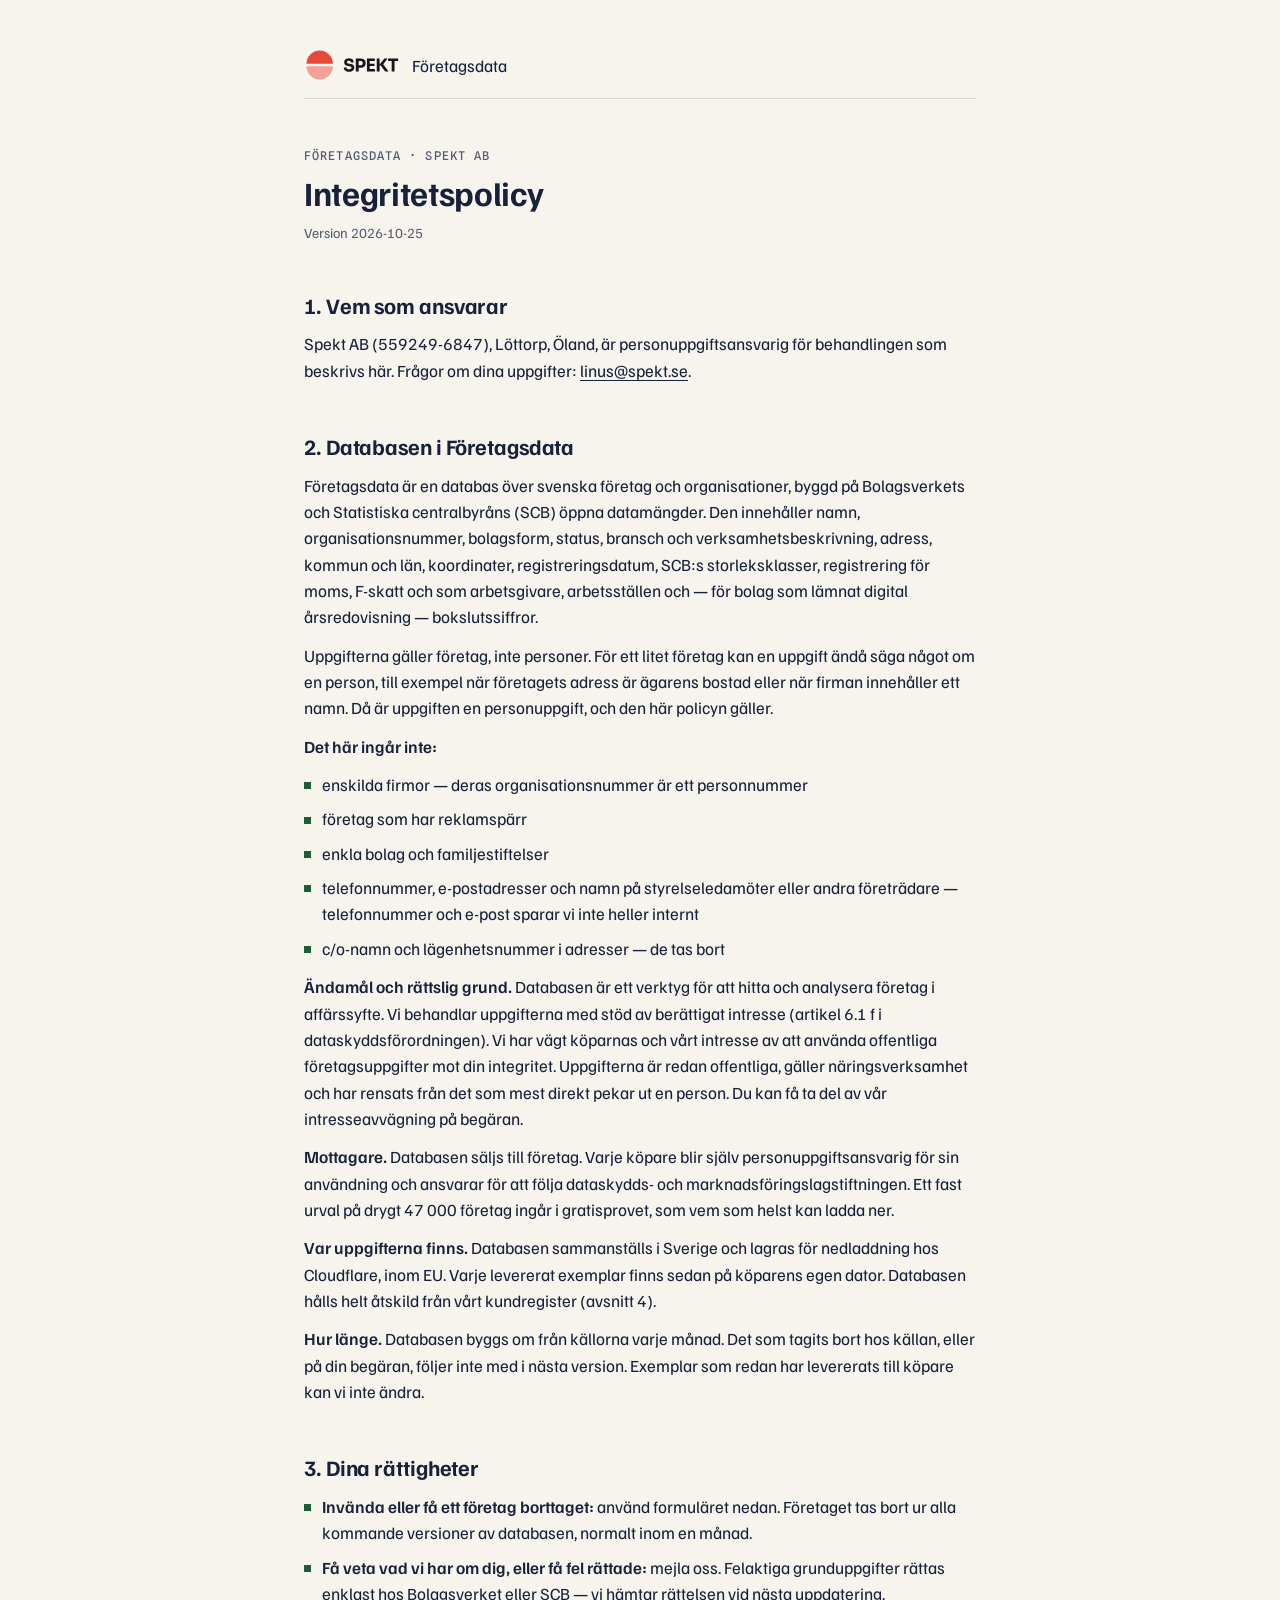
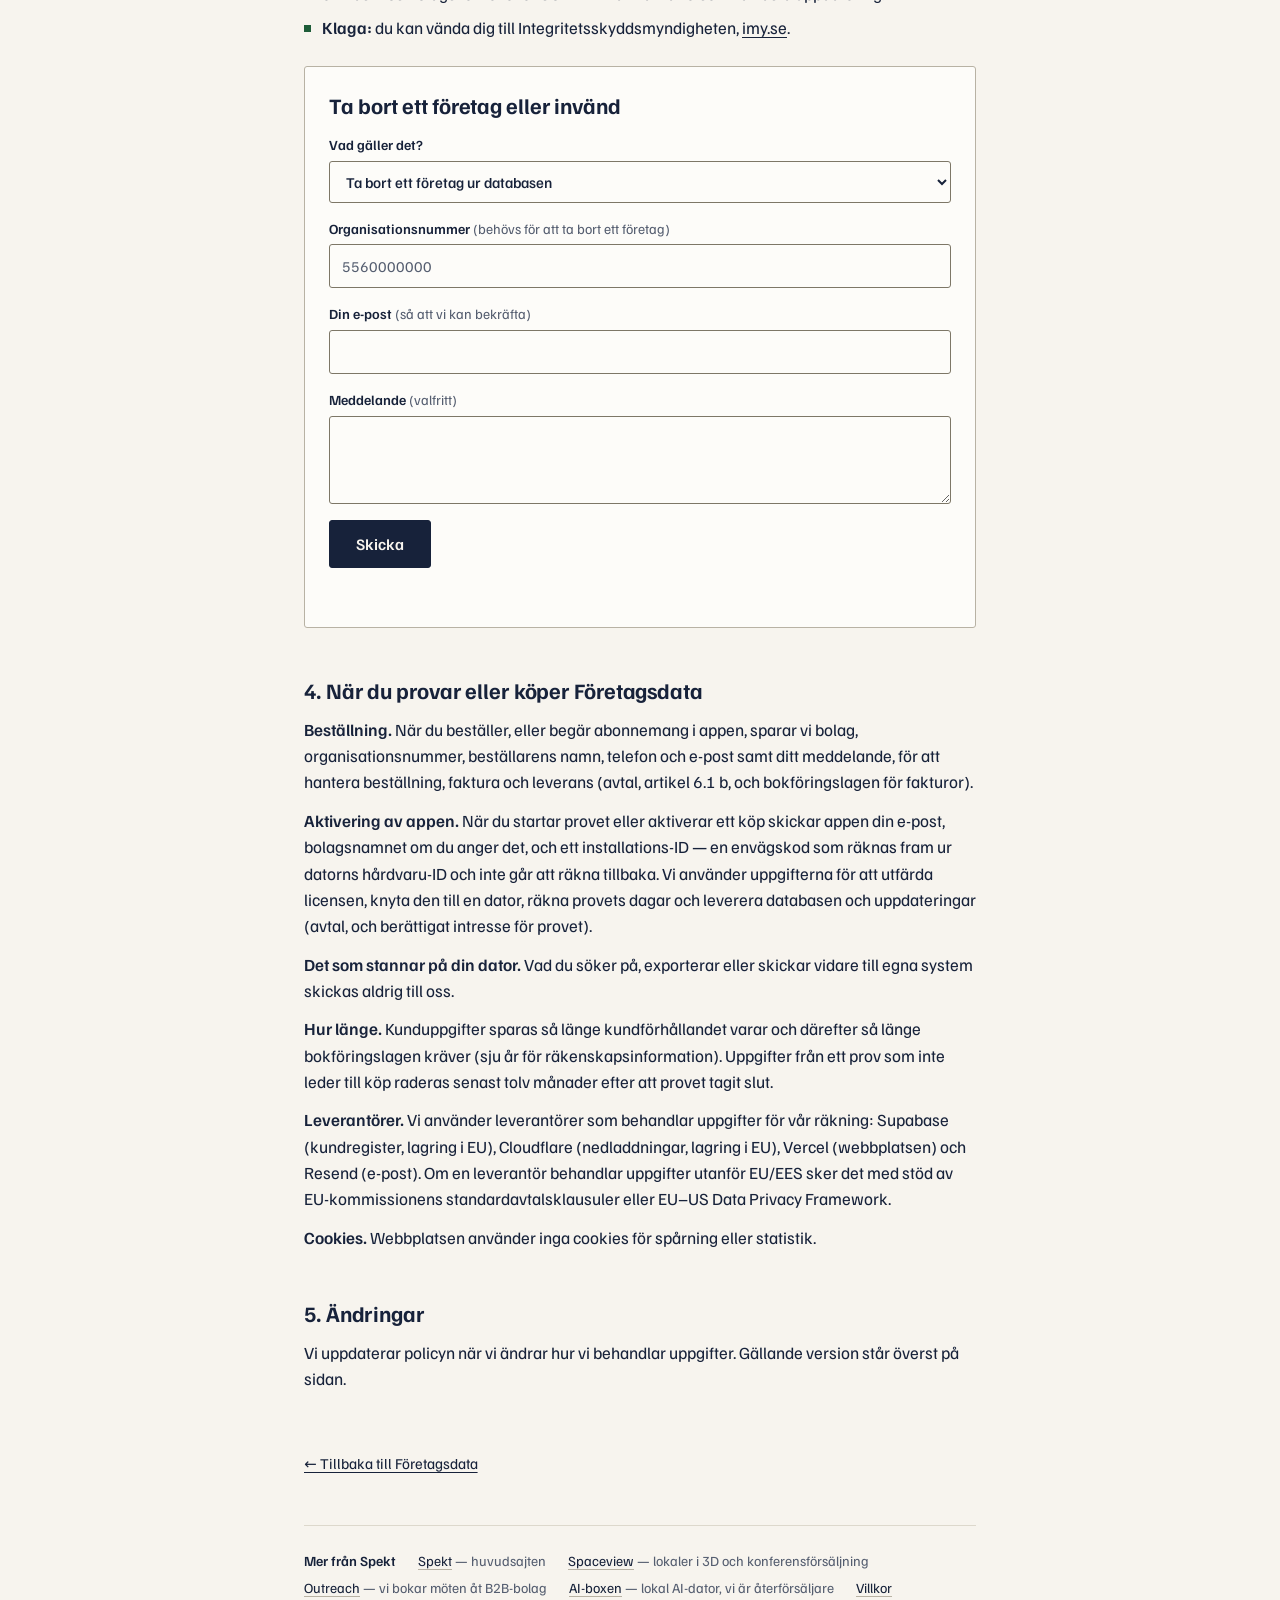
==== integritet.html @ 328ea0a9 "Designsystemet Spekt: tokens, egna typsnitt, logotyp och Spekt i löptext - tokens.css: färgtokens ex" ====
<!doctype html>
<html lang="sv">
<head>
  <meta charset="utf-8">
  <meta name="viewport" content="width=device-width, initial-scale=1">
  <title>Integritetspolicy — Företagsdata</title>
  <meta name="description" content="Så behandlar Spekt AB personuppgifter i Företagsdata: vad databasen innehåller, vad som utelämnats, dina rättigheter och hur du får ett företag borttaget.">
  <link rel="canonical" href="https://foretagsdata.spekt.se/integritet.html">
  <meta property="og:site_name" content="Företagsdata · Spekt">
  <meta property="og:locale" content="sv_SE">
  <meta property="og:type" content="article">
  <meta property="og:url" content="https://foretagsdata.spekt.se/integritet.html">
  <meta property="og:title" content="Integritetspolicy — Företagsdata">
  <meta property="og:description" content="Så behandlar Spekt AB personuppgifter i Företagsdata: vad databasen innehåller, vad som utelämnats, dina rättigheter och hur du får ett företag borttaget.">
  <meta property="og:image" content="https://foretagsdata.spekt.se/delningsbild.png">
  <meta property="og:image:width" content="1200">
  <meta property="og:image:height" content="630">
  <meta property="og:image:alt" content="Spekt — behovsanpassade lösningar">
  <meta name="twitter:card" content="summary_large_image">
  <meta name="twitter:title" content="Integritetspolicy — Företagsdata">
  <meta name="twitter:description" content="Så behandlar Spekt AB personuppgifter i Företagsdata: vad databasen innehåller, vad som utelämnats, dina rättigheter och hur du får ett företag borttaget.">
  <meta name="twitter:image" content="https://foretagsdata.spekt.se/delningsbild.png">
  <script type="application/ld+json">
  {
    "@context": "https://schema.org",
    "@type": "WebPage",
    "@id": "https://foretagsdata.spekt.se/integritet.html#webpage",
    "url": "https://foretagsdata.spekt.se/integritet.html",
    "name": "Integritetspolicy — Företagsdata",
    "description": "Så behandlar Spekt AB personuppgifter i Företagsdata: vad databasen innehåller, vad som utelämnats, dina rättigheter och hur du får ett företag borttaget.",
    "inLanguage": "sv-SE",
    "dateModified": "2026-10-25",
    "isPartOf": { "@type": "WebSite", "@id": "https://foretagsdata.spekt.se/#website", "url": "https://foretagsdata.spekt.se/", "name": "Företagsdata" },
    "publisher": { "@type": "Organization", "@id": "https://spekt.se/#organization", "name": "Spekt AB", "url": "https://spekt.se" }
  }
  </script>
  <link rel="icon" href="/favicon.svg" type="image/svg+xml">
  <link rel="stylesheet" href="/tokens.css">
  <link rel="stylesheet" href="/dokument.css">
</head>
<body><div class="yta">
  <header class="topp">
    <a class="logga" href="/" aria-label="Spekt Företagsdata, till startsidan">
      <img class="logga__ljus" src="/logga-liggande-ljus.svg" alt="Spekt" width="97" height="34">
      <img class="logga__mork" src="/logga-liggande.svg" alt="Spekt" width="111" height="34">
      <span class="logga__namn">Företagsdata</span>
    </a>
  </header>
  <div class="oga">Företagsdata · Spekt AB</div>
  <h1>Integritetspolicy</h1>
  <div class="datum">Version 2026-10-25</div>

  <h2>1. Vem som ansvarar</h2>
  <p>Spekt AB (559249-6847), Löttorp, Öland, är personuppgiftsansvarig för behandlingen som
  beskrivs här. Frågor om dina uppgifter: <a href="mailto:linus@spekt.se">linus@spekt.se</a>.</p>

  <h2>2. Databasen i Företagsdata</h2>
  <p>Företagsdata är en databas över svenska företag och organisationer, byggd på Bolagsverkets
  och Statistiska centralbyråns (SCB) öppna datamängder. Den innehåller namn, organisationsnummer,
  bolagsform, status, bransch och verksamhetsbeskrivning, adress, kommun och län, koordinater,
  registreringsdatum, SCB:s storleksklasser, registrering för moms, F-skatt och som arbetsgivare,
  arbetsställen och — för bolag som lämnat digital årsredovisning — bokslutssiffror.</p>
  <p>Uppgifterna gäller företag, inte personer. För ett litet företag kan en uppgift ändå säga
  något om en person, till exempel när företagets adress är ägarens bostad eller när firman
  innehåller ett namn. Då är uppgiften en personuppgift, och den här policyn gäller.</p>
  <p><b>Det här ingår inte:</b></p>
  <ul>
    <li>enskilda firmor — deras organisationsnummer är ett personnummer</li>
    <li>företag som har reklamspärr</li>
    <li>enkla bolag och familjestiftelser</li>
    <li>telefonnummer, e-postadresser och namn på styrelseledamöter eller andra företrädare — telefonnummer
    och e-post sparar vi inte heller internt</li>
    <li>c/o-namn och lägenhetsnummer i adresser — de tas bort</li>
  </ul>
  <p><b>Ändamål och rättslig grund.</b> Databasen är ett verktyg för att hitta och analysera
  företag i affärssyfte. Vi behandlar uppgifterna med stöd av berättigat intresse
  (artikel 6.1 f i dataskyddsförordningen). Vi har vägt köparnas och vårt intresse av att
  använda offentliga företagsuppgifter mot din integritet. Uppgifterna är redan offentliga,
  gäller näringsverksamhet och har rensats från det som mest direkt pekar ut en person. Du kan få ta del
  av vår intresseavvägning på begäran.</p>
  <p><b>Mottagare.</b> Databasen säljs till företag. Varje köpare blir själv
  personuppgiftsansvarig för sin användning och ansvarar för att följa dataskydds- och
  marknadsföringslagstiftningen. Ett fast urval på drygt 47 000 företag ingår i gratisprovet,
  som vem som helst kan ladda ner.</p>
  <p><b>Var uppgifterna finns.</b> Databasen sammanställs i Sverige och lagras för nedladdning hos
  Cloudflare, inom EU. Varje levererat exemplar finns sedan på köparens egen dator. Databasen hålls
  helt åtskild från vårt kundregister (avsnitt 4).</p>
  <p><b>Hur länge.</b> Databasen byggs om från källorna varje månad. Det som tagits bort hos
  källan, eller på din begäran, följer inte med i nästa version. Exemplar som redan har
  levererats till köpare kan vi inte ändra.</p>

  <h2>3. Dina rättigheter</h2>
  <ul>
    <li><b>Invända eller få ett företag borttaget:</b> använd formuläret nedan. Företaget tas bort
    ur alla kommande versioner av databasen, normalt inom en månad.</li>
    <li><b>Få veta vad vi har om dig, eller få fel rättade:</b> mejla oss. Felaktiga grunduppgifter
    rättas enklast hos Bolagsverket eller SCB — vi hämtar rättelsen vid nästa uppdatering.</li>
    <li><b>Klaga:</b> du kan vända dig till Integritetsskyddsmyndigheten,
    <a href="https://www.imy.se">imy.se</a>.</li>
  </ul>

  <div class="kort" id="borttagning">
    <h2 style="margin-top:0">Ta bort ett företag eller invänd</h2>
    <form id="form" novalidate>
      <label>Vad gäller det?
        <select name="arende">
          <option value="ta_bort">Ta bort ett företag ur databasen</option>
          <option value="invandning">Jag invänder mot att ni behandlar uppgifter om mig</option>
          <option value="fraga">Jag vill veta vad ni har om mig</option>
        </select>
      </label>
      <label><span>Organisationsnummer <span class="valfritt">(behövs för att ta bort ett företag)</span></span>
        <input name="orgnr" inputmode="numeric" maxlength="13" placeholder="5560000000" autocomplete="off" />
      </label>
      <label><span>Din e-post <span class="valfritt">(så att vi kan bekräfta)</span></span>
        <input name="epost" type="email" maxlength="200" autocomplete="email" />
      </label>
      <label><span>Meddelande <span class="valfritt">(valfritt)</span></span>
        <textarea name="meddelande" rows="3" maxlength="2000"></textarea>
      </label>
      <input class="honung" name="honung" tabindex="-1" autocomplete="off" aria-hidden="true" />
      <button type="submit" id="skicka">Skicka</button>
      <p id="svar" role="status"></p>
    </form>
  </div>

  <h2>4. När du provar eller köper Företagsdata</h2>
  <p><b>Beställning.</b> När du beställer, eller begär abonnemang i appen, sparar vi bolag,
  organisationsnummer, beställarens namn, telefon och e-post samt ditt meddelande, för att hantera
  beställning, faktura och leverans
  (avtal, artikel 6.1 b, och bokföringslagen för fakturor).</p>
  <p><b>Aktivering av appen.</b> När du startar provet eller aktiverar ett köp skickar appen din
  e-post, bolagsnamnet om du anger det, och ett installations-ID — en envägskod som räknas
  fram ur datorns hårdvaru-ID och inte går att räkna tillbaka. Vi använder uppgifterna för att
  utfärda licensen, knyta den till en dator, räkna provets dagar och leverera databasen och
  uppdateringar (avtal, och berättigat intresse för provet).</p>
  <p><b>Det som stannar på din dator.</b> Vad du söker på, exporterar eller skickar vidare till
  egna system skickas aldrig till oss.</p>
  <p><b>Hur länge.</b> Kunduppgifter sparas så länge kundförhållandet varar och därefter så länge
  bokföringslagen kräver (sju år för räkenskapsinformation). Uppgifter från ett prov som inte
  leder till köp raderas senast tolv månader efter att provet tagit slut.</p>
  <p><b>Leverantörer.</b> Vi använder leverantörer som behandlar uppgifter för vår räkning:
  Supabase (kundregister, lagring i EU), Cloudflare (nedladdningar, lagring i EU), Vercel
  (webbplatsen) och Resend (e-post). Om en leverantör behandlar uppgifter utanför EU/EES sker
  det med stöd av EU-kommissionens standardavtalsklausuler eller EU–US Data Privacy Framework.</p>
  <p><b>Cookies.</b> Webbplatsen använder inga cookies för spårning eller statistik.</p>

  <h2>5. Ändringar</h2>
  <p>Vi uppdaterar policyn när vi ändrar hur vi behandlar uppgifter. Gällande version står
  överst på sidan.</p>

  <a class="tillbaka" href="/">← Tillbaka till Företagsdata</a>

  <footer class="fot">
    <b>Mer från Spekt</b>
    <span><a href="https://spekt.se">Spekt</a> — huvudsajten</span>
    <span><a href="https://www.spaceview.se">Spaceview</a> — lokaler i 3D och konferensförsäljning</span>
    <span><a href="https://outreach.spekt.se">Outreach</a> — vi bokar möten åt B2B-bolag</span>
    <span><a href="https://aiboxen.spekt.se">AI-boxen</a> — lokal AI-dator, vi är återförsäljare</span>
    <span><a href="/villkor.html">Villkor</a></span>
  </footer>
</div>
<script>
  (function () {
    var form = document.getElementById("form");
    var svar = document.getElementById("svar");
    var knapp = document.getElementById("skicka");
    form.addEventListener("submit", function (e) {
      e.preventDefault();
      svar.className = "";
      var data = {
        arende: form.elements.arende.value,
        orgnr: form.elements.orgnr.value.replace(/\D/g, ""),
        epost: form.elements.epost.value.trim(),
        meddelande: form.elements.meddelande.value.trim(),
        honung: form.elements.honung.value
      };
      if (data.arende === "ta_bort" && data.orgnr.length !== 10) {
        svar.textContent = "Ange organisationsnumret — tio siffror."; return;
      }
      if (data.arende !== "ta_bort" && !/^[^\s@]+@[^\s@]+\.[^\s@]+$/.test(data.epost)) {
        svar.textContent = "Ange din e-post så att vi kan svara."; return;
      }
      knapp.disabled = true;
      svar.textContent = "Skickar …";
      fetch("/api/borttagning", {
        method: "POST",
        headers: { "Content-Type": "application/json" },
        body: JSON.stringify(data)
      })
        .then(function (r) { return r.json().then(function (d) { return { ok: r.ok, d: d }; }); })
        .then(function (x) {
          if (x.ok) {
            svar.className = "klart";
            svar.textContent = data.arende === "ta_bort"
              ? "Tack. Företaget tas bort ur nästa version av databasen."
              : "Tack. Vi svarar på mejl.";
            form.reset();
          } else {
            svar.textContent = (x.d && x.d.fel) || "Det gick inte att skicka. Mejla linus@spekt.se.";
          }
        })
        .catch(function () { svar.textContent = "Det gick inte att skicka. Mejla linus@spekt.se."; })
        .then(function () { knapp.disabled = false; });
    });
  })();
</script>
</body>
</html>
---- tokens.css ----
/* Spekt – gemensamt utseende för foretagsdata.spekt.se.
   Typsnitt, färgtokens och grundformer enligt designsystemet Spekt (tokens.json, teman light och dark).
   Används av alla sidor, även de arkiverade villkorsversionerna. Ändra utseendet här, aldrig i deras text. */

@font-face {
  font-family: "Familjen Grotesk";
  font-style: normal;
  font-weight: 400 700;
  font-display: swap;
  src: url("/typsnitt/familjen-grotesk-latin.woff2") format("woff2");
}
@font-face {
  font-family: "Spline Sans Mono";
  font-style: normal;
  font-weight: 300 700;
  font-display: swap;
  src: url("/typsnitt/spline-sans-mono-latin.woff2") format("woff2");
}

/* ---------- tokens: tema light ---------- */
:root {
  color-scheme: light;
  --papper: #F7F4EE;
  --kort: #FDFCF9;
  --yta-tonad: #EFEBE2;
  --text: #17223A;
  --text-svag: #555E70;
  --linje: #DDD8CC;
  --linje-stark: #B8B2A4;
  --kontroll: #7D7767;
  --brand: #17223A;
  --on-brand: #F7F4EE;
  --signal: #E8483A;
  --on-signal: #16171A;
  --markering: #F4A097;
  --on-markering: #17223A;
  --lank: #17223A;
  --fokus: #17223A;
  --aktiv-bg: #DEEFE3;
  --aktiv-text: #1E5C38;
  --fel-bg: #F8E2DA;
  --fel-text: #96321B;

  --bas-blak: #17223A;
  --bas-rod: #E8483A;
  --bas-lax: #F4A097;
  --bas-papper: #F7F4EE;
  --bas-natt: #12161F;

  --font-sans: "Familjen Grotesk", system-ui, sans-serif;
  --font-mono: "Spline Sans Mono", ui-monospace, Menlo, monospace;

  --radius-sm: 3px;
  --radius-full: 999px;

  --space-1: 4px; --space-2: 8px; --space-3: 12px; --space-4: 16px; --space-6: 24px;
  --space-8: 32px; --space-12: 48px; --space-18: 72px; --space-24: 96px;
}

/* ---------- tokens: tema dark (följer systemet, eller data-theme="dark") ---------- */
@media (prefers-color-scheme: dark) {
  :root:not([data-theme="light"]) {
    color-scheme: dark;
    --papper: #12161F;
    --kort: #1A1F2B;
    --yta-tonad: #222836;
    --text: #EDEAE2;
    --text-svag: #A3ABB9;
    --linje: #2A3140;
    --linje-stark: #3B4356;
    --kontroll: #7A8498;
    --brand: #EDEAE2;
    --on-brand: #12161F;
    --signal: #E8483A;
    --on-signal: #16171A;
    --markering: #F4A097;
    --on-markering: #12161F;
    --lank: #EDEAE2;
    --fokus: #F4A097;
    --aktiv-bg: #1C3A29;
    --aktiv-text: #8FD3A8;
    --fel-bg: #46251F;
    --fel-text: #F4AD99;
  }
}
:root[data-theme="dark"] {
  color-scheme: dark;
  --papper: #12161F;
  --kort: #1A1F2B;
  --yta-tonad: #222836;
  --text: #EDEAE2;
  --text-svag: #A3ABB9;
  --linje: #2A3140;
  --linje-stark: #3B4356;
  --kontroll: #7A8498;
  --brand: #EDEAE2;
  --on-brand: #12161F;
  --signal: #E8483A;
  --on-signal: #16171A;
  --markering: #F4A097;
  --on-markering: #12161F;
  --lank: #EDEAE2;
  --fokus: #F4A097;
  --aktiv-bg: #1C3A29;
  --aktiv-text: #8FD3A8;
  --fel-bg: #46251F;
  --fel-text: #F4AD99;
}

/* ---------- grund ---------- */
*, *::before, *::after { box-sizing: border-box; }
html, body { margin: 0; background: var(--papper); color: var(--text); }
body {
  font-family: var(--font-sans);
  font-size: 17px;
  line-height: 1.55;
  -webkit-font-smoothing: antialiased;
  overflow-wrap: break-word;
}
::selection { background: var(--markering); color: var(--on-markering); }
a { color: var(--lank); text-underline-offset: 3px; }
a:focus-visible, button:focus-visible, input:focus-visible, select:focus-visible,
textarea:focus-visible, summary:focus-visible {
  outline: 2px solid var(--fokus); outline-offset: 2px;
}

/* ---------- logotyp: Spekt-logotypen följd av produktnamnet ---------- */
.logga {
  display: inline-flex; align-items: center; gap: .32em;
  font-size: var(--h, 36px); color: var(--text); text-decoration: none;
}
.logga img { display: block; height: 1em; width: auto; }
.logga .logga__mork { display: none; }
@media (prefers-color-scheme: dark) {
  :root:not([data-theme="light"]) .logga .logga__ljus { display: none; }
  :root:not([data-theme="light"]) .logga .logga__mork { display: block; }
}
:root[data-theme="dark"] .logga .logga__ljus { display: none; }
:root[data-theme="dark"] .logga .logga__mork { display: block; }
.logga__namn { font-family: var(--font-sans); font-size: .5em; line-height: 1; font-weight: 400; }

/* ---------- text ---------- */
.etikett, .oga {
  font-family: var(--font-mono); font-size: 12px; line-height: 1.5; font-weight: 500;
  letter-spacing: 1.1px; text-transform: uppercase; color: var(--text-svag);
}
.markering, mark {
  background-color: var(--markering); color: var(--on-markering);
  padding: 0 .12em;
  -webkit-box-decoration-break: clone; box-decoration-break: clone;
}
.siffra, .mono { font-family: var(--font-mono); font-variant-numeric: tabular-nums; }
.siffra { font-size: .94em; }

/* fyrkantiga punkter */
.lista { list-style: none; margin: 0; padding: 0; }
.lista li { position: relative; padding-left: 18px; }
.lista li::before {
  content: ""; position: absolute; left: 0; top: .55em; width: 7px; height: 7px; background: var(--aktiv-text);
}
.lista--neutral li::before { background: var(--text-svag); }

@media (prefers-reduced-motion: reduce) {
  html { scroll-behavior: auto !important; }
  *, *::before, *::after { transition: none !important; }
}
---- dokument.css ----
/* Spekt – dokumentsidor: integritetspolicyn och villkoren (även arkiverade versioner).
   Laddas efter tokens.css. Bara utseende; texten i sidorna rörs inte härifrån. */

.yta { max-width: 720px; margin: 0 auto; padding: var(--space-12) var(--space-6) 80px; }
@media (max-width: 640px) { .yta { padding: var(--space-8) var(--space-4) 64px; } }

.topp {
  display: flex; align-items: center; justify-content: space-between; gap: var(--space-4);
  padding-bottom: var(--space-4); margin-bottom: var(--space-12); border-bottom: 1px solid var(--linje);
}
.topp .logga { --h: 34px; }

h1 {
  font-size: 34px; line-height: 1.2; font-weight: 700; letter-spacing: -0.34px;
  margin: var(--space-2) 0 var(--space-2); text-wrap: balance;
}
.datum { font-size: 14px; line-height: 1.5; color: var(--text-svag); margin-bottom: var(--space-12); }
h2 { font-size: 22px; line-height: 1.3; font-weight: 700; letter-spacing: -0.1px; margin: var(--space-12) 0 var(--space-3); }
p, li { color: var(--text); font-size: 17px; line-height: 1.55; }
p { margin: var(--space-3) 0; }
ul { list-style: none; margin: var(--space-3) 0; padding: 0; }
ul li { position: relative; padding-left: 18px; margin-top: var(--space-2); }
ul li::before {
  content: ""; position: absolute; left: 0; top: .6em; width: 7px; height: 7px; background: var(--aktiv-text);
}
b { font-weight: 600; }

/* kort med formuläret för borttagning */
.kort {
  background: var(--kort); border: 1px solid var(--linje-stark); border-radius: var(--radius-sm);
  padding: var(--space-6); margin-top: var(--space-6);
}
.kort h2 { margin-top: 0; }
form { display: grid; gap: var(--space-4); margin-top: var(--space-4); }
label { display: grid; gap: 6px; font-size: 14px; line-height: 1.4; font-weight: 600; color: var(--text); }
.valfritt { font-weight: 400; color: var(--text-svag); }
input, select, textarea {
  font-family: var(--font-sans); font-size: 15px; line-height: 22px; font-weight: 500; color: var(--text);
  background: var(--kort); border: 1px solid var(--kontroll); border-radius: var(--radius-sm);
  padding: 10px 12px; width: 100%; max-width: 100%;
}
input::placeholder, textarea::placeholder { color: var(--text-svag); font-weight: 400; }
.honung { position: absolute; left: -5000px; width: 1px; height: 1px; opacity: 0; }
button {
  justify-self: start; font-family: var(--font-sans); font-size: 16px; line-height: 22px; font-weight: 600;
  background: var(--brand); color: var(--on-brand); border: 1px solid var(--brand);
  border-radius: var(--radius-sm); padding: 12px 26px; cursor: pointer; transition: transform .12s ease;
}
button:hover { transform: translateY(-1px); }
button:disabled { background: var(--yta-tonad); color: var(--text-svag); border-color: var(--linje-stark); cursor: not-allowed; transform: none; }
#svar { font-size: 14px; min-height: 1.4em; margin: 0; color: var(--text-svag); }
#svar.klart { font-weight: 600; color: var(--aktiv-text); }

.tillbaka { display: inline-block; margin-top: var(--space-12); font-size: 15px; }

footer.fot {
  border-top: 1px solid var(--linje); margin-top: var(--space-12); padding-top: var(--space-6);
  font-size: 14px; line-height: 1.5; color: var(--text-svag);
  display: flex; flex-wrap: wrap; gap: 6px 22px; align-items: baseline;
}
footer.fot b { font-weight: 600; color: var(--text); }
footer.fot a { color: var(--text); text-decoration: none; border-bottom: 1px solid var(--linje-stark); }
footer.fot a:hover { border-color: var(--text); }
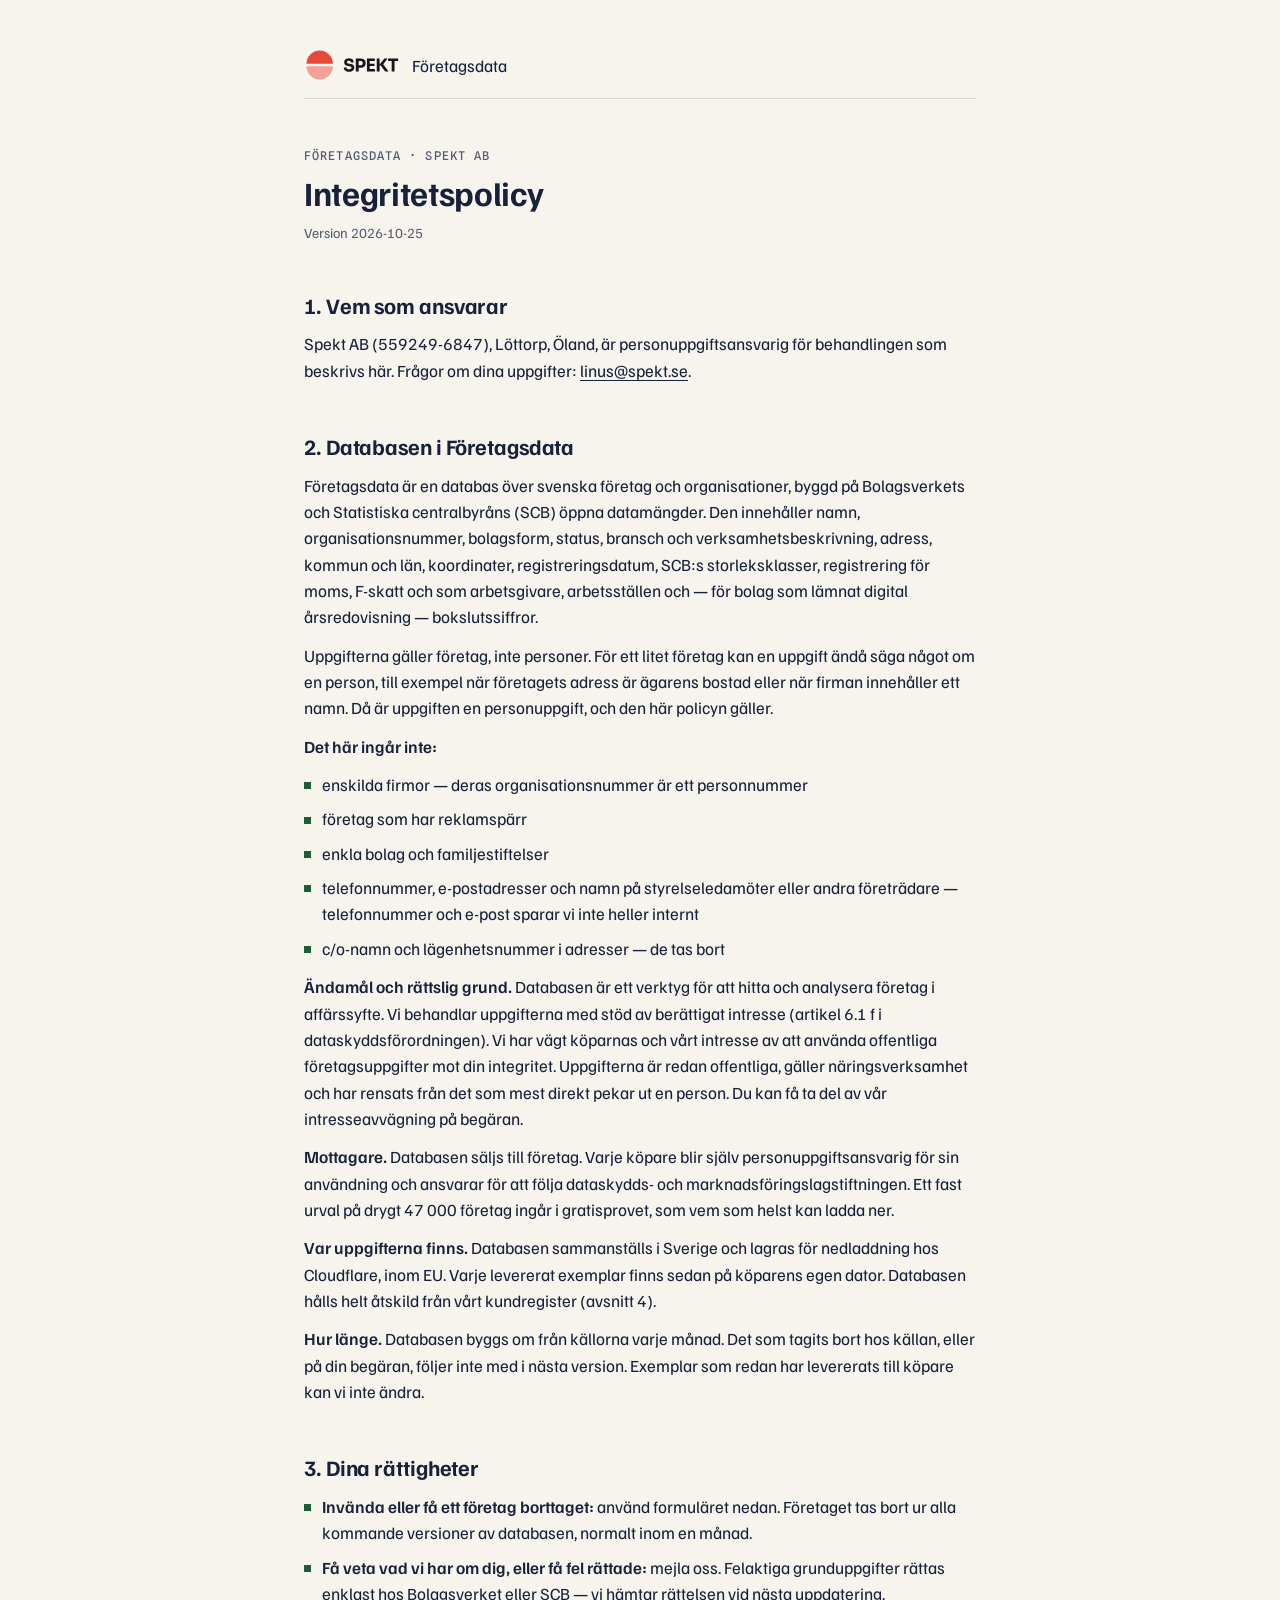
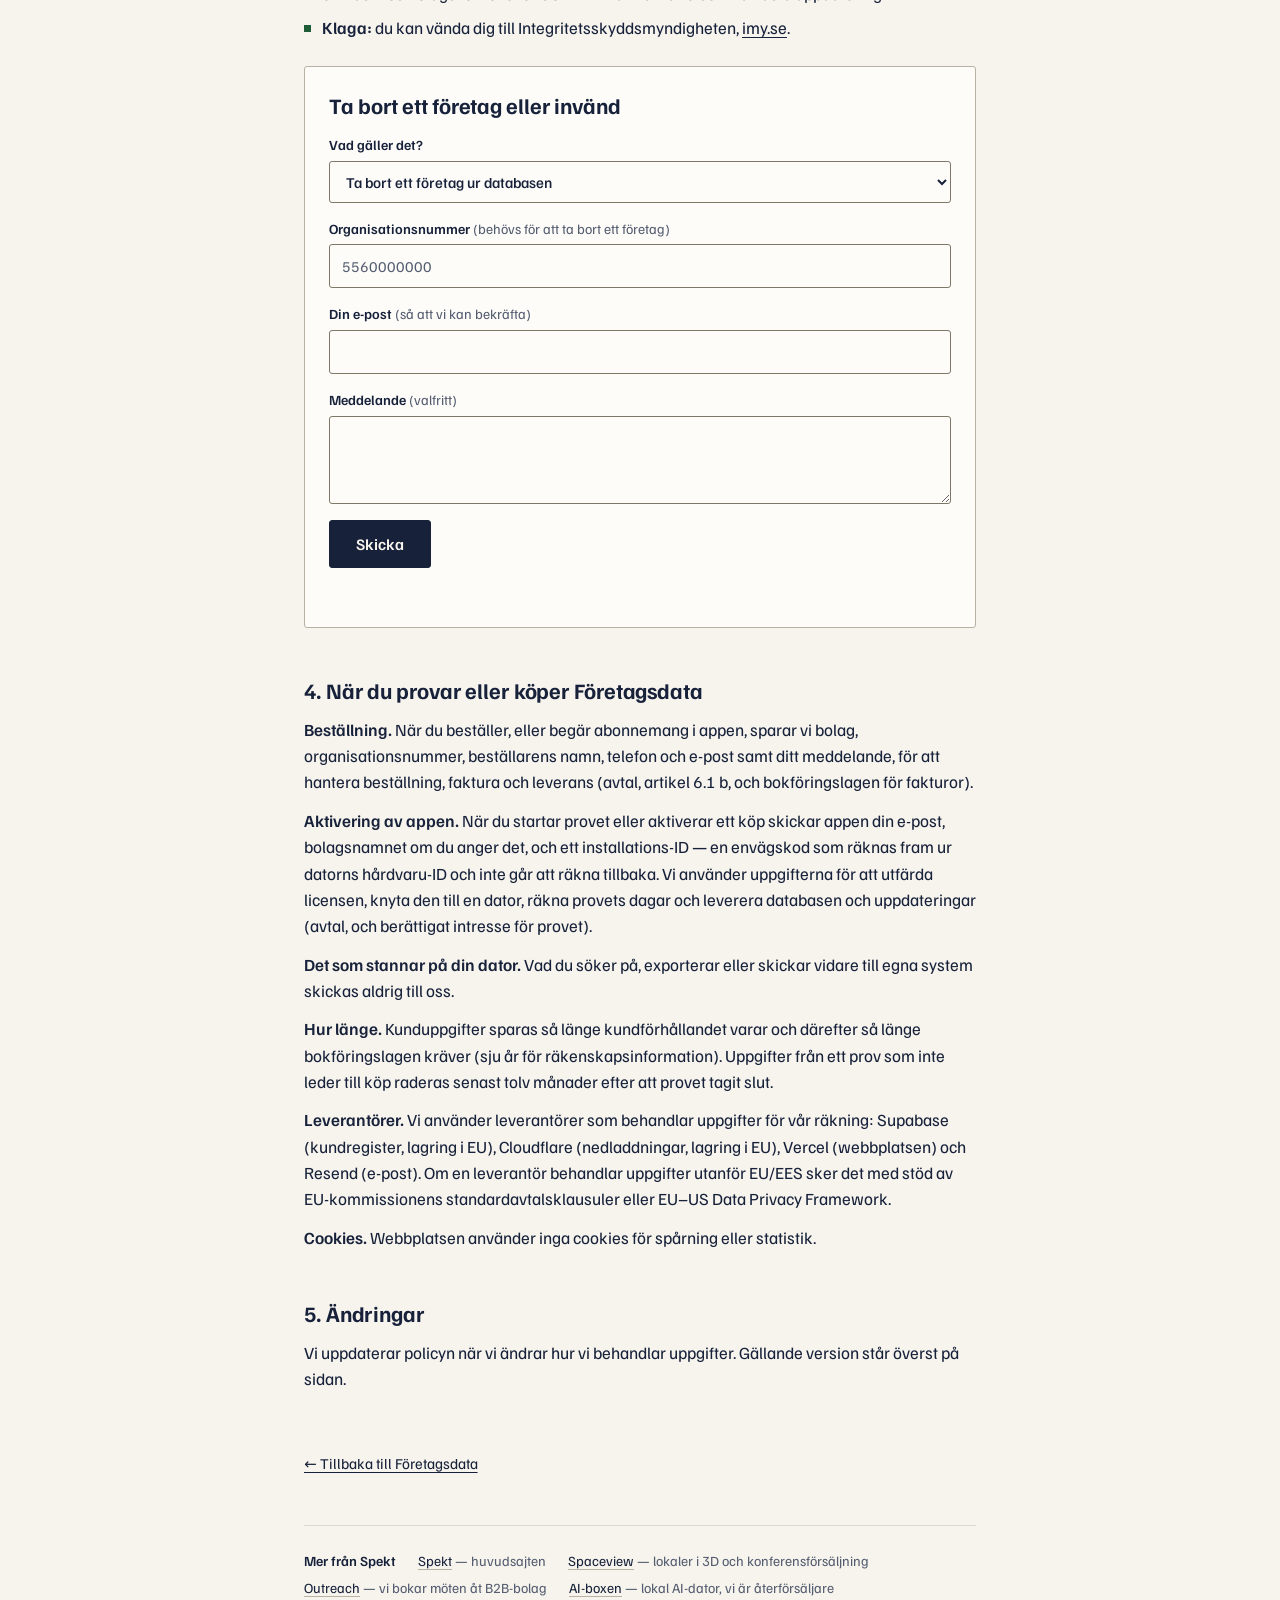
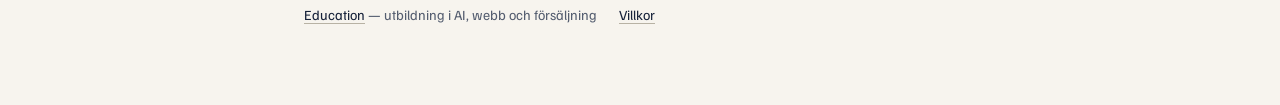
==== commit fbe24c91: "Sidfoten: Education (education.spekt.se) i raden Mer från Spekt Co-Authored-By: Claude Opus 5.5 <nor" ====
--- a/integritet.html
+++ b/integritet.html
@@ -157,6 +157,7 @@
     <span><a href="https://www.spaceview.se">Spaceview</a> — lokaler i 3D och konferensförsäljning</span>
     <span><a href="https://outreach.spekt.se">Outreach</a> — vi bokar möten åt B2B-bolag</span>
     <span><a href="https://aiboxen.spekt.se">AI-boxen</a> — lokal AI-dator, vi är återförsäljare</span>
+    <span><a href="https://education.spekt.se">Education</a> — utbildning i AI, webb och försäljning</span>
     <span><a href="/villkor.html">Villkor</a></span>
   </footer>
 </div>
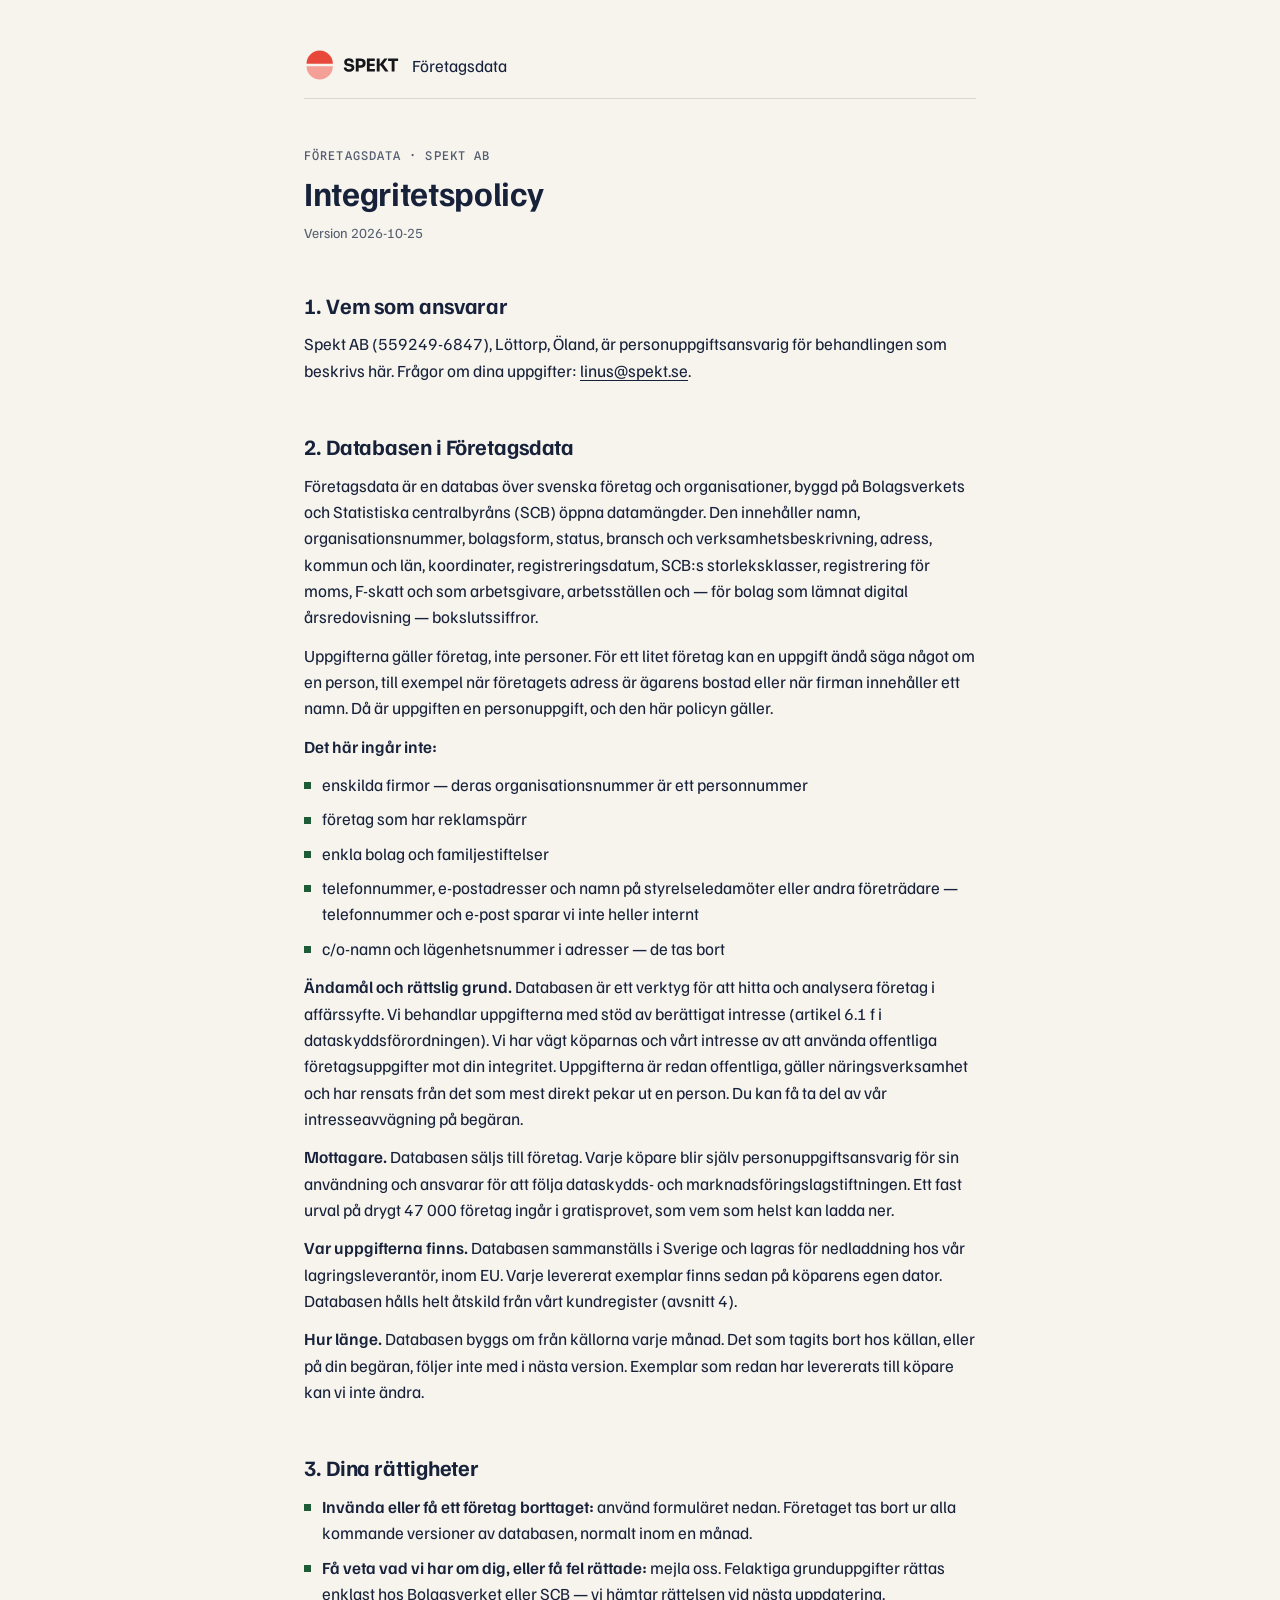
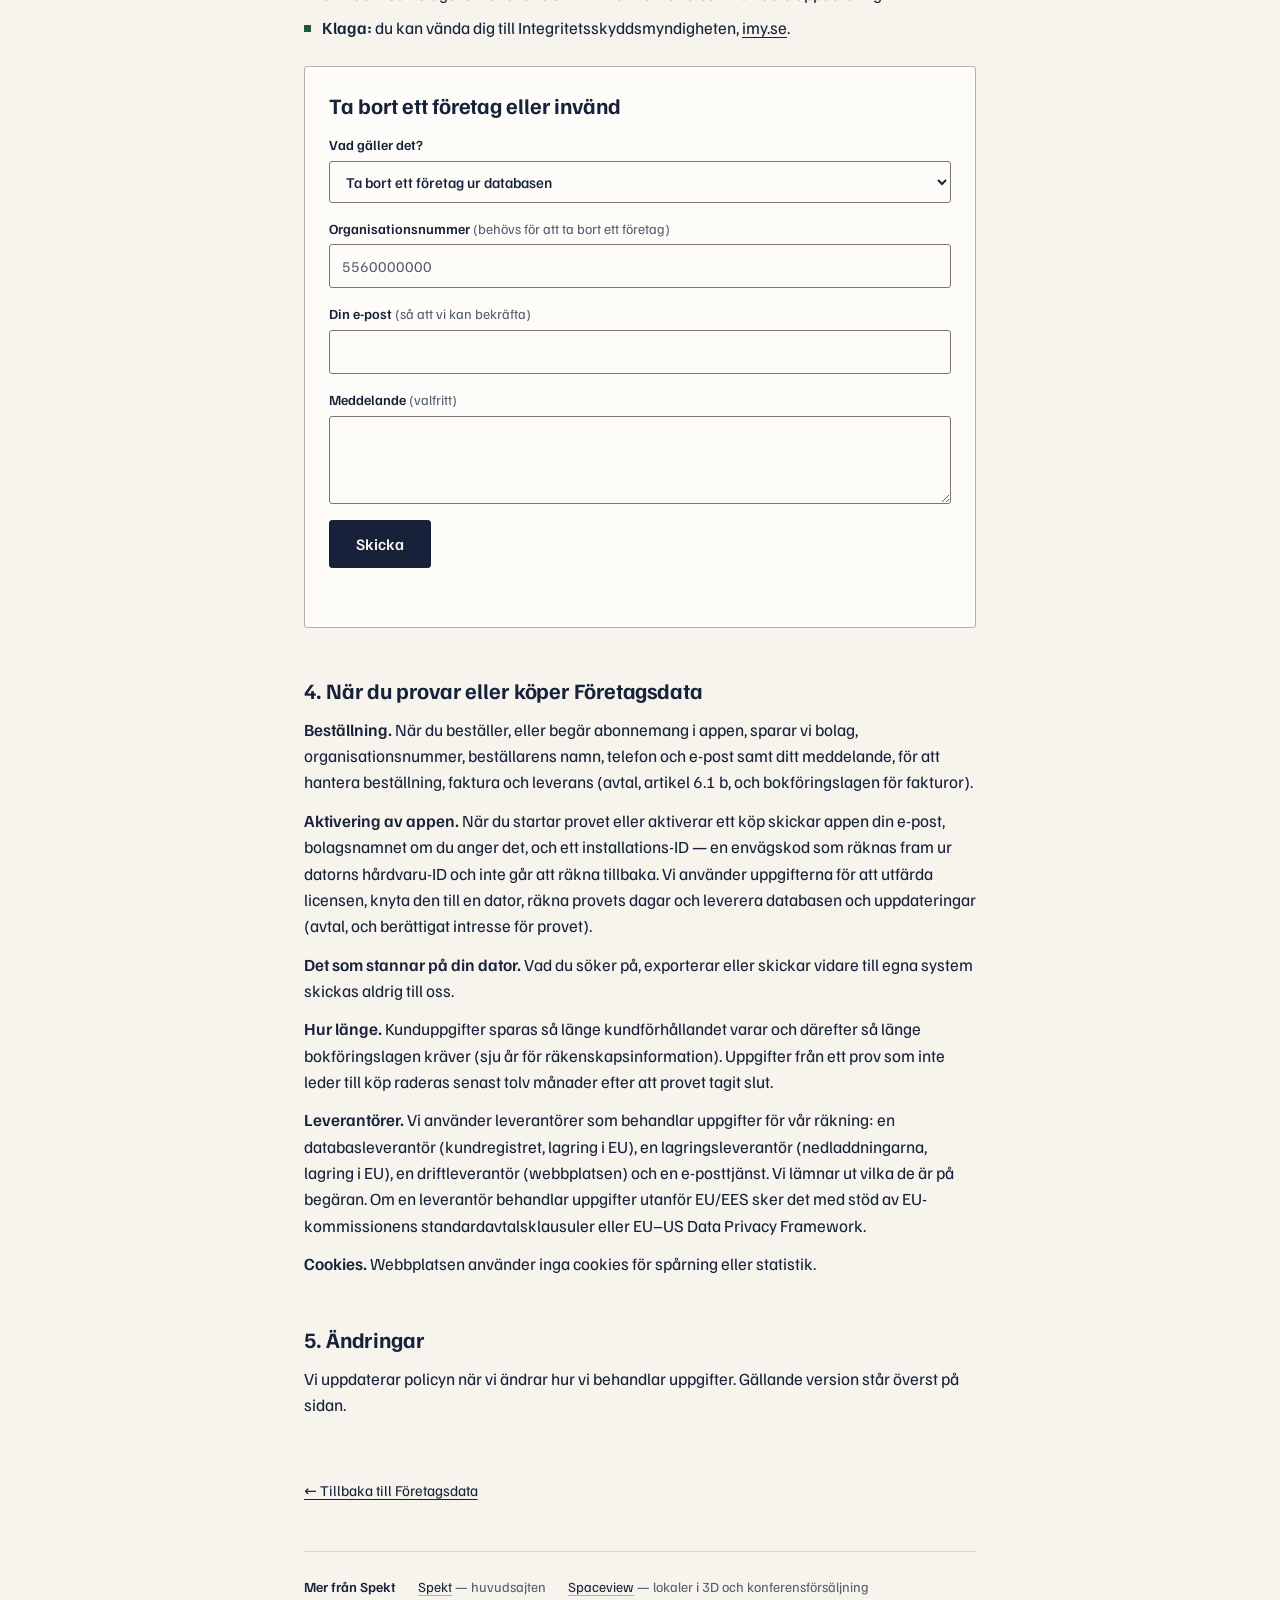
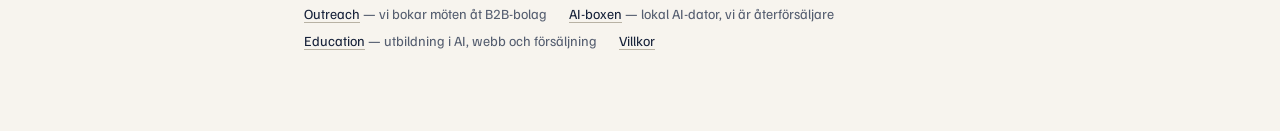
==== commit 44e821cb: "Integritet: leverantörer som kategorier, inte namn Co-Authored-By: Claude Fable 5.1 <noreply@anthrop" ====
--- a/integritet.html
+++ b/integritet.html
@@ -83,7 +83,7 @@
   marknadsföringslagstiftningen. Ett fast urval på drygt 47 000 företag ingår i gratisprovet,
   som vem som helst kan ladda ner.</p>
   <p><b>Var uppgifterna finns.</b> Databasen sammanställs i Sverige och lagras för nedladdning hos
-  Cloudflare, inom EU. Varje levererat exemplar finns sedan på köparens egen dator. Databasen hålls
+  vår lagringsleverantör, inom EU. Varje levererat exemplar finns sedan på köparens egen dator. Databasen hålls
   helt åtskild från vårt kundregister (avsnitt 4).</p>
   <p><b>Hur länge.</b> Databasen byggs om från källorna varje månad. Det som tagits bort hos
   källan, eller på din begäran, följer inte med i nästa version. Exemplar som redan har
@@ -140,8 +140,9 @@
   bokföringslagen kräver (sju år för räkenskapsinformation). Uppgifter från ett prov som inte
   leder till köp raderas senast tolv månader efter att provet tagit slut.</p>
   <p><b>Leverantörer.</b> Vi använder leverantörer som behandlar uppgifter för vår räkning:
-  Supabase (kundregister, lagring i EU), Cloudflare (nedladdningar, lagring i EU), Vercel
-  (webbplatsen) och Resend (e-post). Om en leverantör behandlar uppgifter utanför EU/EES sker
+  en databasleverantör (kundregistret, lagring i EU), en lagringsleverantör (nedladdningarna,
+  lagring i EU), en driftleverantör (webbplatsen) och en e-posttjänst. Vi lämnar ut vilka de är
+  på begäran. Om en leverantör behandlar uppgifter utanför EU/EES sker
   det med stöd av EU-kommissionens standardavtalsklausuler eller EU–US Data Privacy Framework.</p>
   <p><b>Cookies.</b> Webbplatsen använder inga cookies för spårning eller statistik.</p>
 
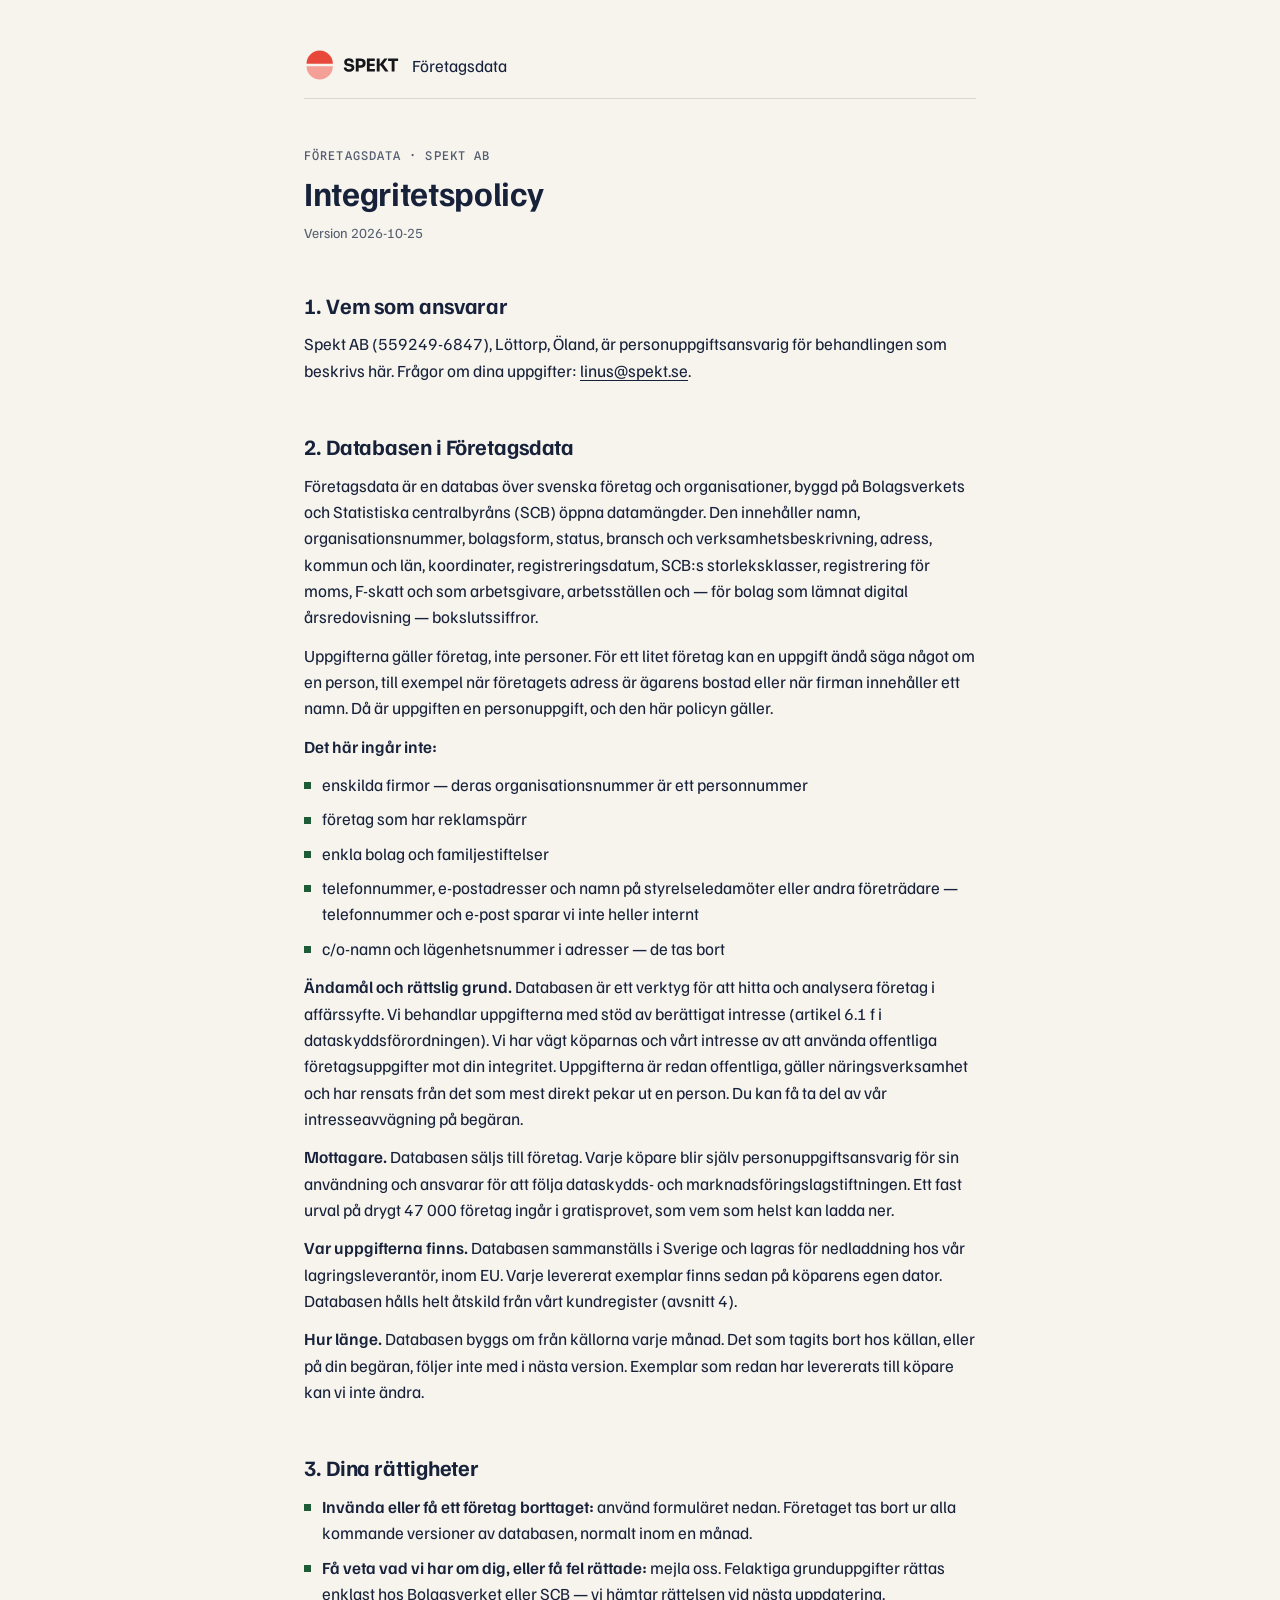
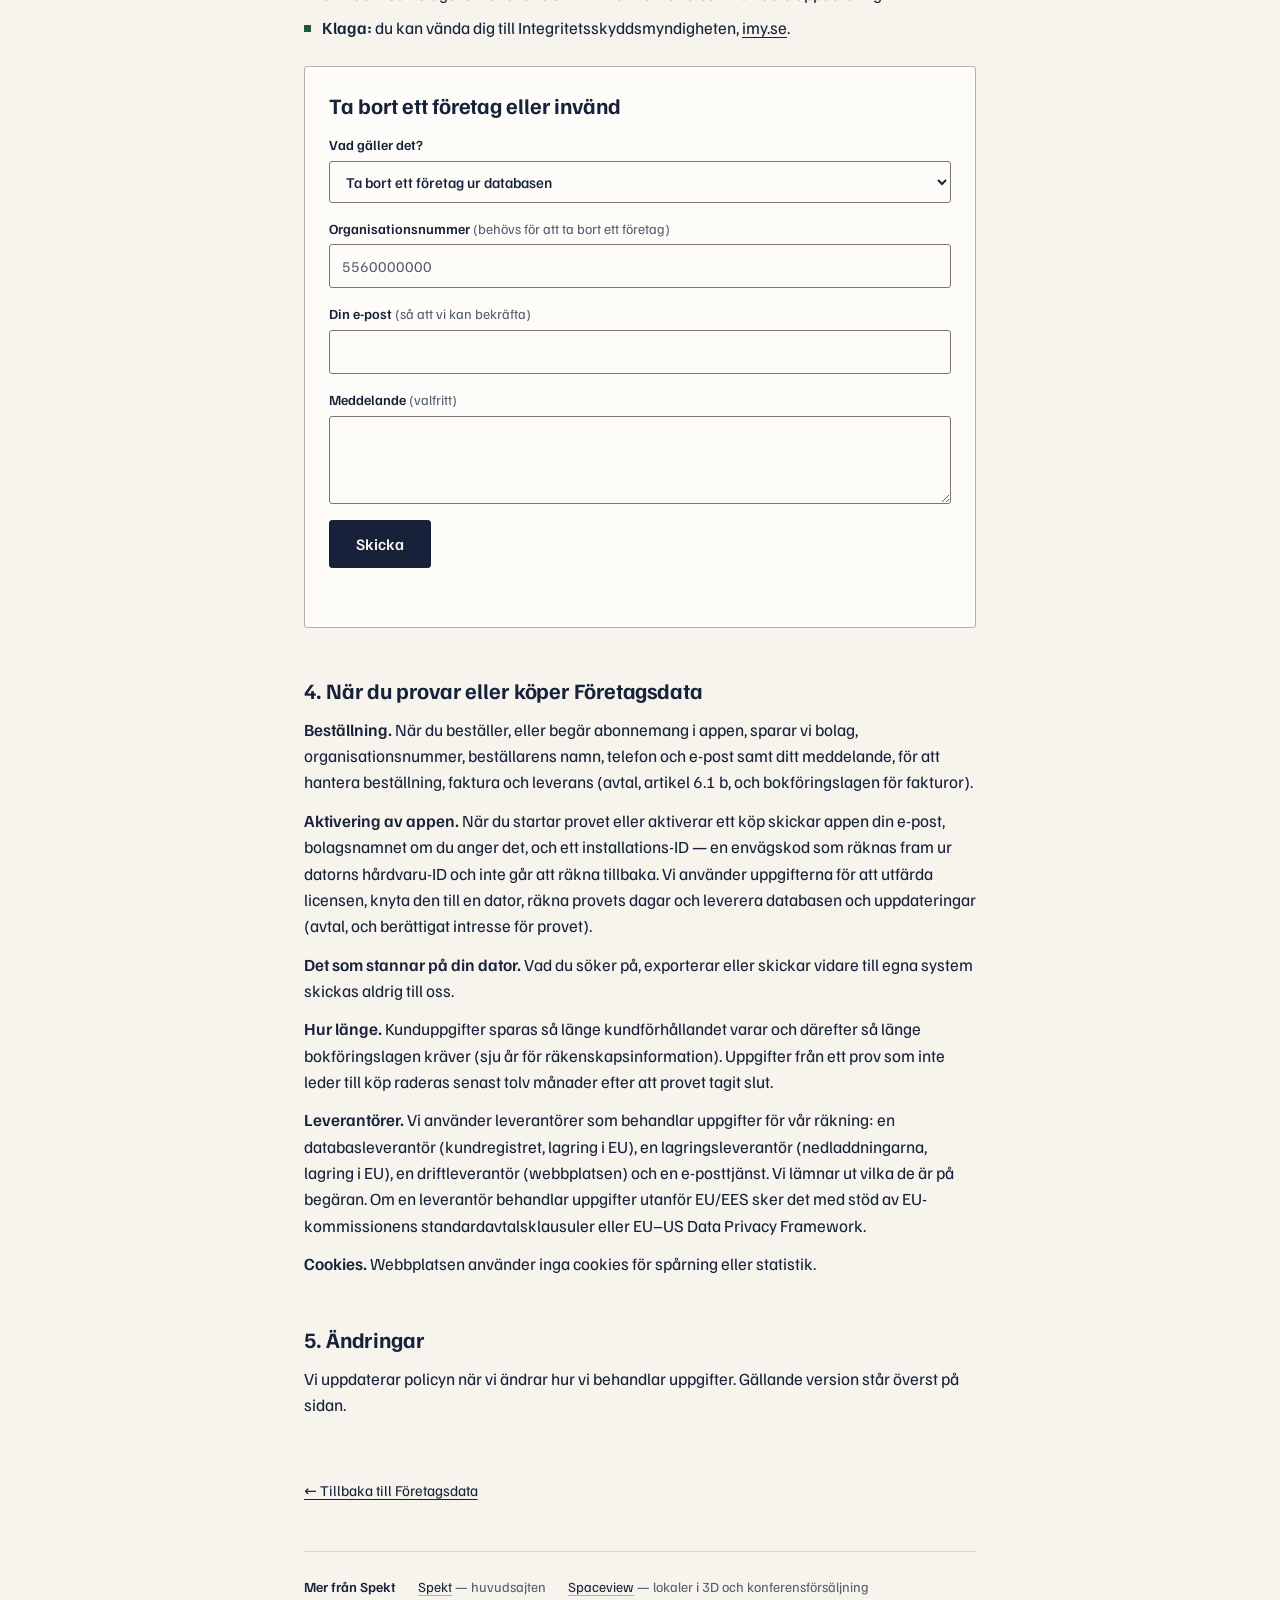
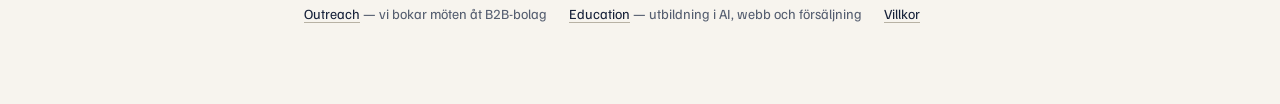
==== commit 2647ae93: "Ta bort länkar till AI-boxen (Linus 2026-11-24) Linus 2026-11-24: "Dölj AI-BOXEN sidan", valet Ta bo" ====
--- a/integritet.html
+++ b/integritet.html
@@ -157,7 +157,6 @@
     <span><a href="https://spekt.se">Spekt</a> — huvudsajten</span>
     <span><a href="https://www.spaceview.se">Spaceview</a> — lokaler i 3D och konferensförsäljning</span>
     <span><a href="https://outreach.spekt.se">Outreach</a> — vi bokar möten åt B2B-bolag</span>
-    <span><a href="https://aiboxen.spekt.se">AI-boxen</a> — lokal AI-dator, vi är återförsäljare</span>
     <span><a href="https://education.spekt.se">Education</a> — utbildning i AI, webb och försäljning</span>
     <span><a href="/villkor.html">Villkor</a></span>
   </footer>
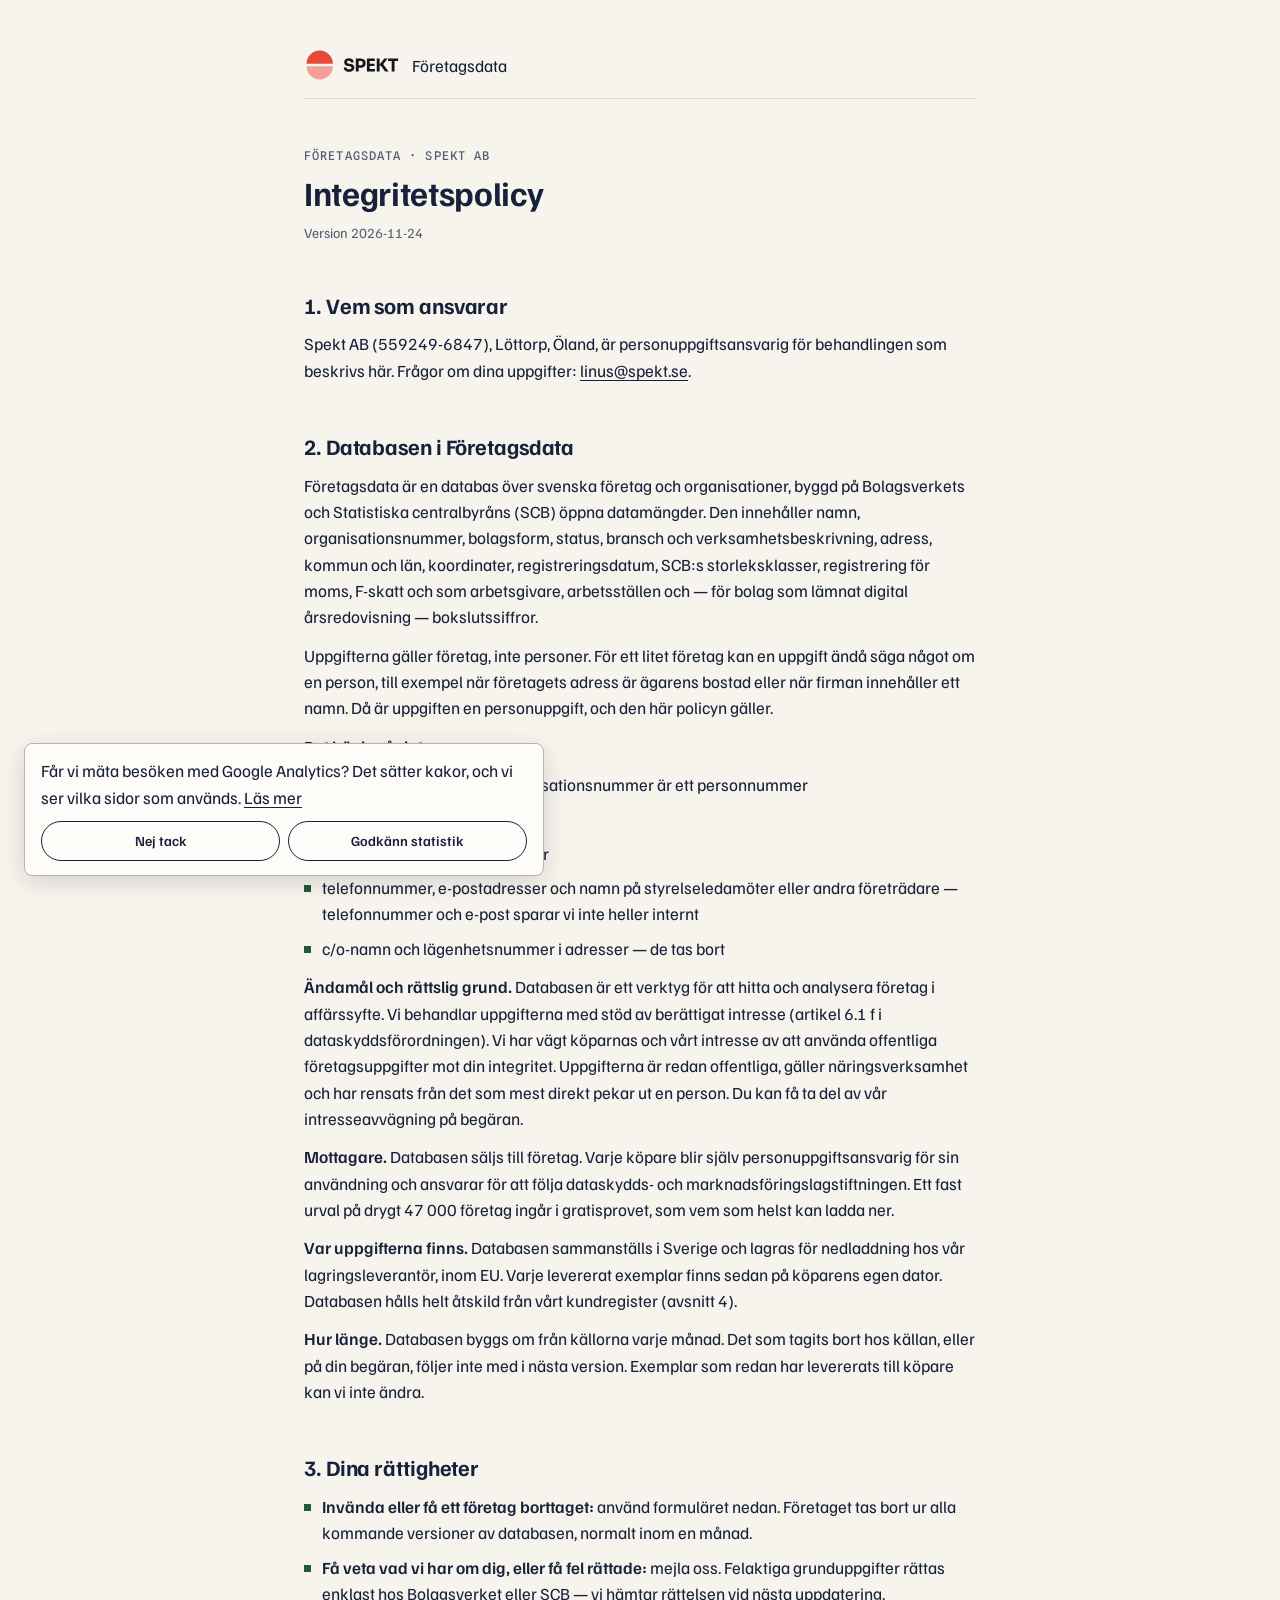
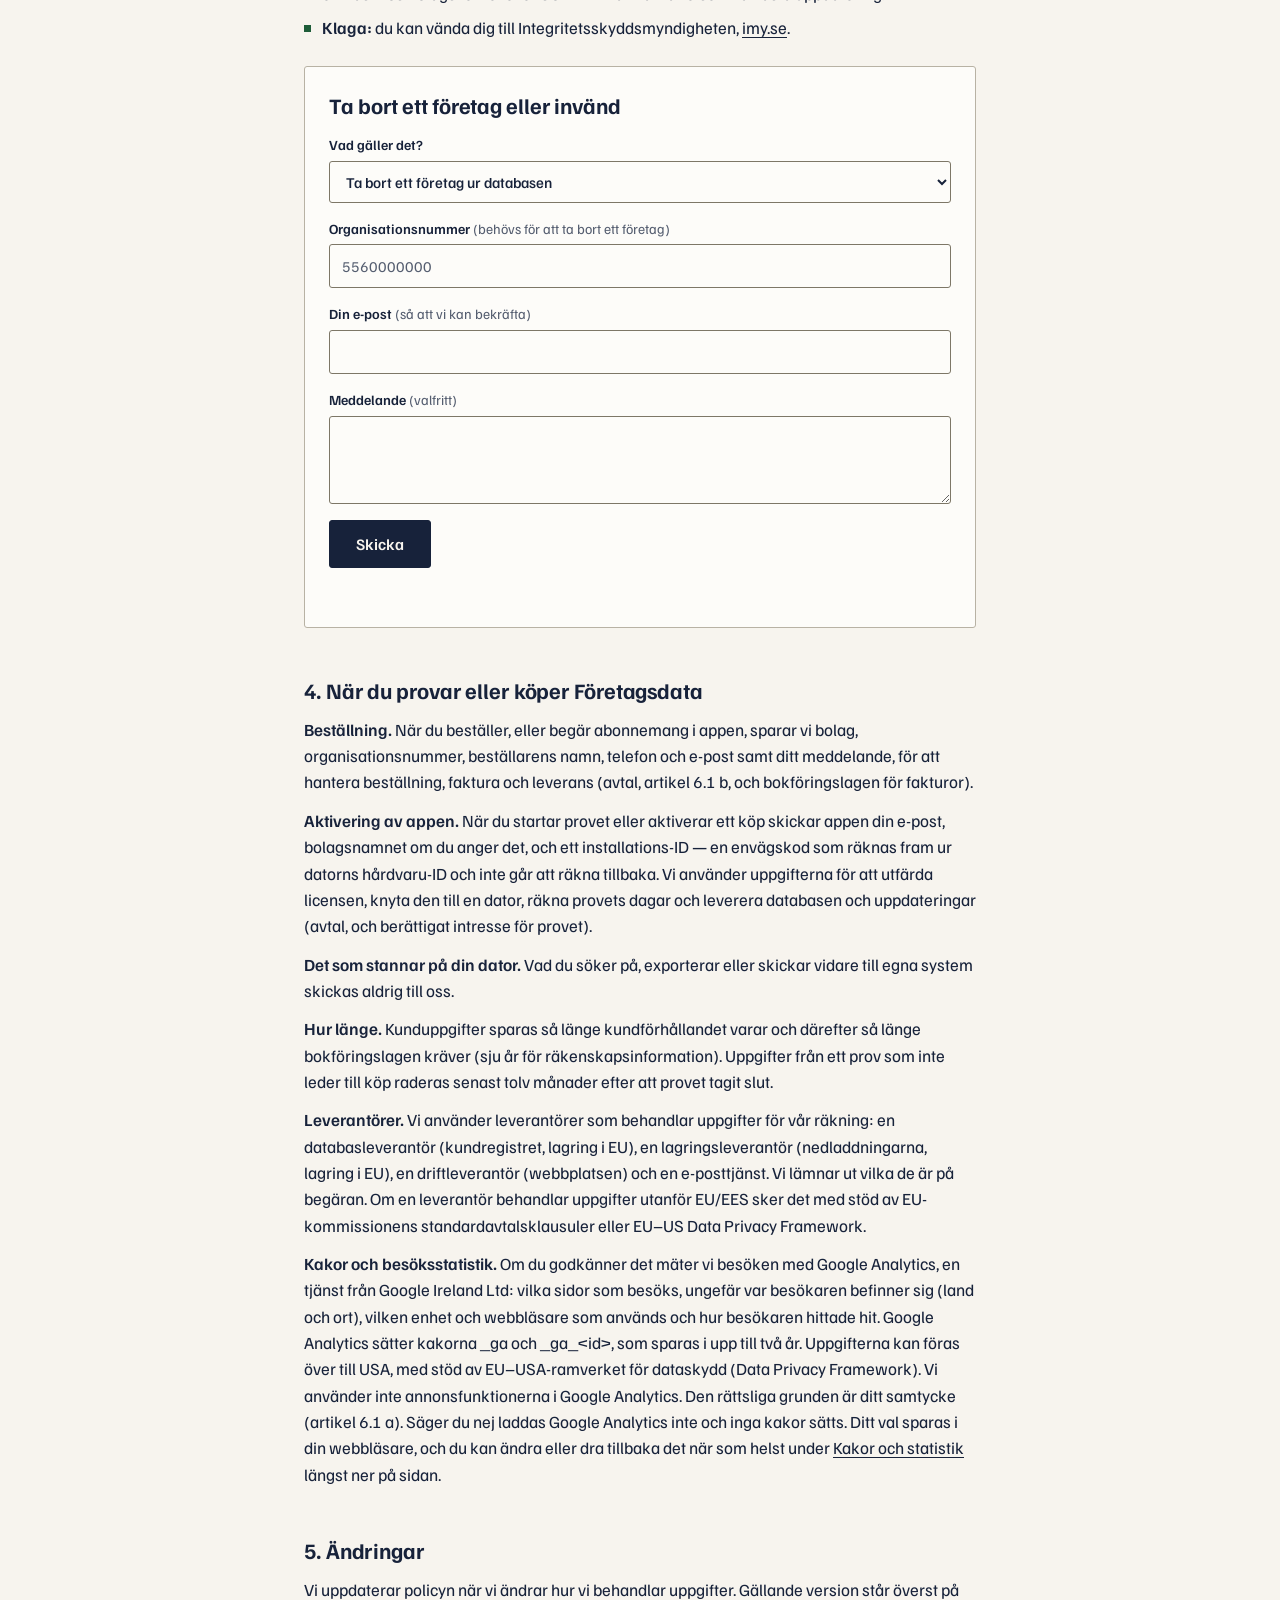
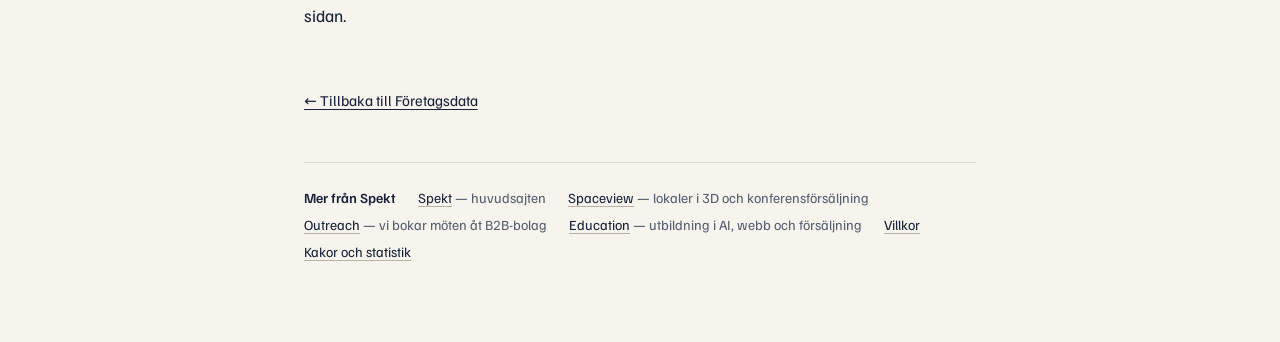
==== commit 2abbfa5c: "Google Analytics med samtyckesruta på foretagsdata.spekt.se (Linus 2026-11-24) Linus 2026-11-24: Goo" ====
--- a/integritet.html
+++ b/integritet.html
@@ -29,7 +29,7 @@
     "name": "Integritetspolicy — Företagsdata",
     "description": "Så behandlar Spekt AB personuppgifter i Företagsdata: vad databasen innehåller, vad som utelämnats, dina rättigheter och hur du får ett företag borttaget.",
     "inLanguage": "sv-SE",
-    "dateModified": "2026-10-25",
+    "dateModified": "2026-11-24",
     "isPartOf": { "@type": "WebSite", "@id": "https://foretagsdata.spekt.se/#website", "url": "https://foretagsdata.spekt.se/", "name": "Företagsdata" },
     "publisher": { "@type": "Organization", "@id": "https://spekt.se/#organization", "name": "Spekt AB", "url": "https://spekt.se" }
   }
@@ -48,7 +48,7 @@
   </header>
   <div class="oga">Företagsdata · Spekt AB</div>
   <h1>Integritetspolicy</h1>
-  <div class="datum">Version 2026-10-25</div>
+  <div class="datum">Version 2026-11-24</div>
 
   <h2>1. Vem som ansvarar</h2>
   <p>Spekt AB (559249-6847), Löttorp, Öland, är personuppgiftsansvarig för behandlingen som
@@ -144,7 +144,14 @@
   lagring i EU), en driftleverantör (webbplatsen) och en e-posttjänst. Vi lämnar ut vilka de är
   på begäran. Om en leverantör behandlar uppgifter utanför EU/EES sker
   det med stöd av EU-kommissionens standardavtalsklausuler eller EU–US Data Privacy Framework.</p>
-  <p><b>Cookies.</b> Webbplatsen använder inga cookies för spårning eller statistik.</p>
+  <p id="kakor"><b>Kakor och besöksstatistik.</b> Om du godkänner det mäter vi besöken med Google Analytics,
+  en tjänst från Google Ireland Ltd: vilka sidor som besöks, ungefär var besökaren befinner sig (land och ort),
+  vilken enhet och webbläsare som används och hur besökaren hittade hit. Google Analytics sätter kakorna _ga och
+  _ga_&lt;id&gt;, som sparas i upp till två år. Uppgifterna kan föras över till USA, med stöd av EU–USA-ramverket
+  för dataskydd (Data Privacy Framework). Vi använder inte annonsfunktionerna i Google Analytics. Den rättsliga
+  grunden är ditt samtycke (artikel 6.1 a). Säger du nej laddas Google Analytics inte och inga kakor sätts. Ditt val
+  sparas i din webbläsare, och du kan ändra eller dra tillbaka det när som helst under
+  <a href="#kakor" data-samtycke>Kakor och statistik</a> längst ner på sidan.</p>
 
   <h2>5. Ändringar</h2>
   <p>Vi uppdaterar policyn när vi ändrar hur vi behandlar uppgifter. Gällande version står
@@ -159,6 +166,7 @@
     <span><a href="https://outreach.spekt.se">Outreach</a> — vi bokar möten åt B2B-bolag</span>
     <span><a href="https://education.spekt.se">Education</a> — utbildning i AI, webb och försäljning</span>
     <span><a href="/villkor.html">Villkor</a></span>
+    <span><a href="/integritet.html#kakor" data-samtycke>Kakor och statistik</a></span>
   </footer>
 </div>
 <script>
@@ -206,5 +214,7 @@
     });
   })();
 </script>
+<script src="/samtycke.js" data-integritet="/integritet.html"></script>
+
 </body>
 </html>
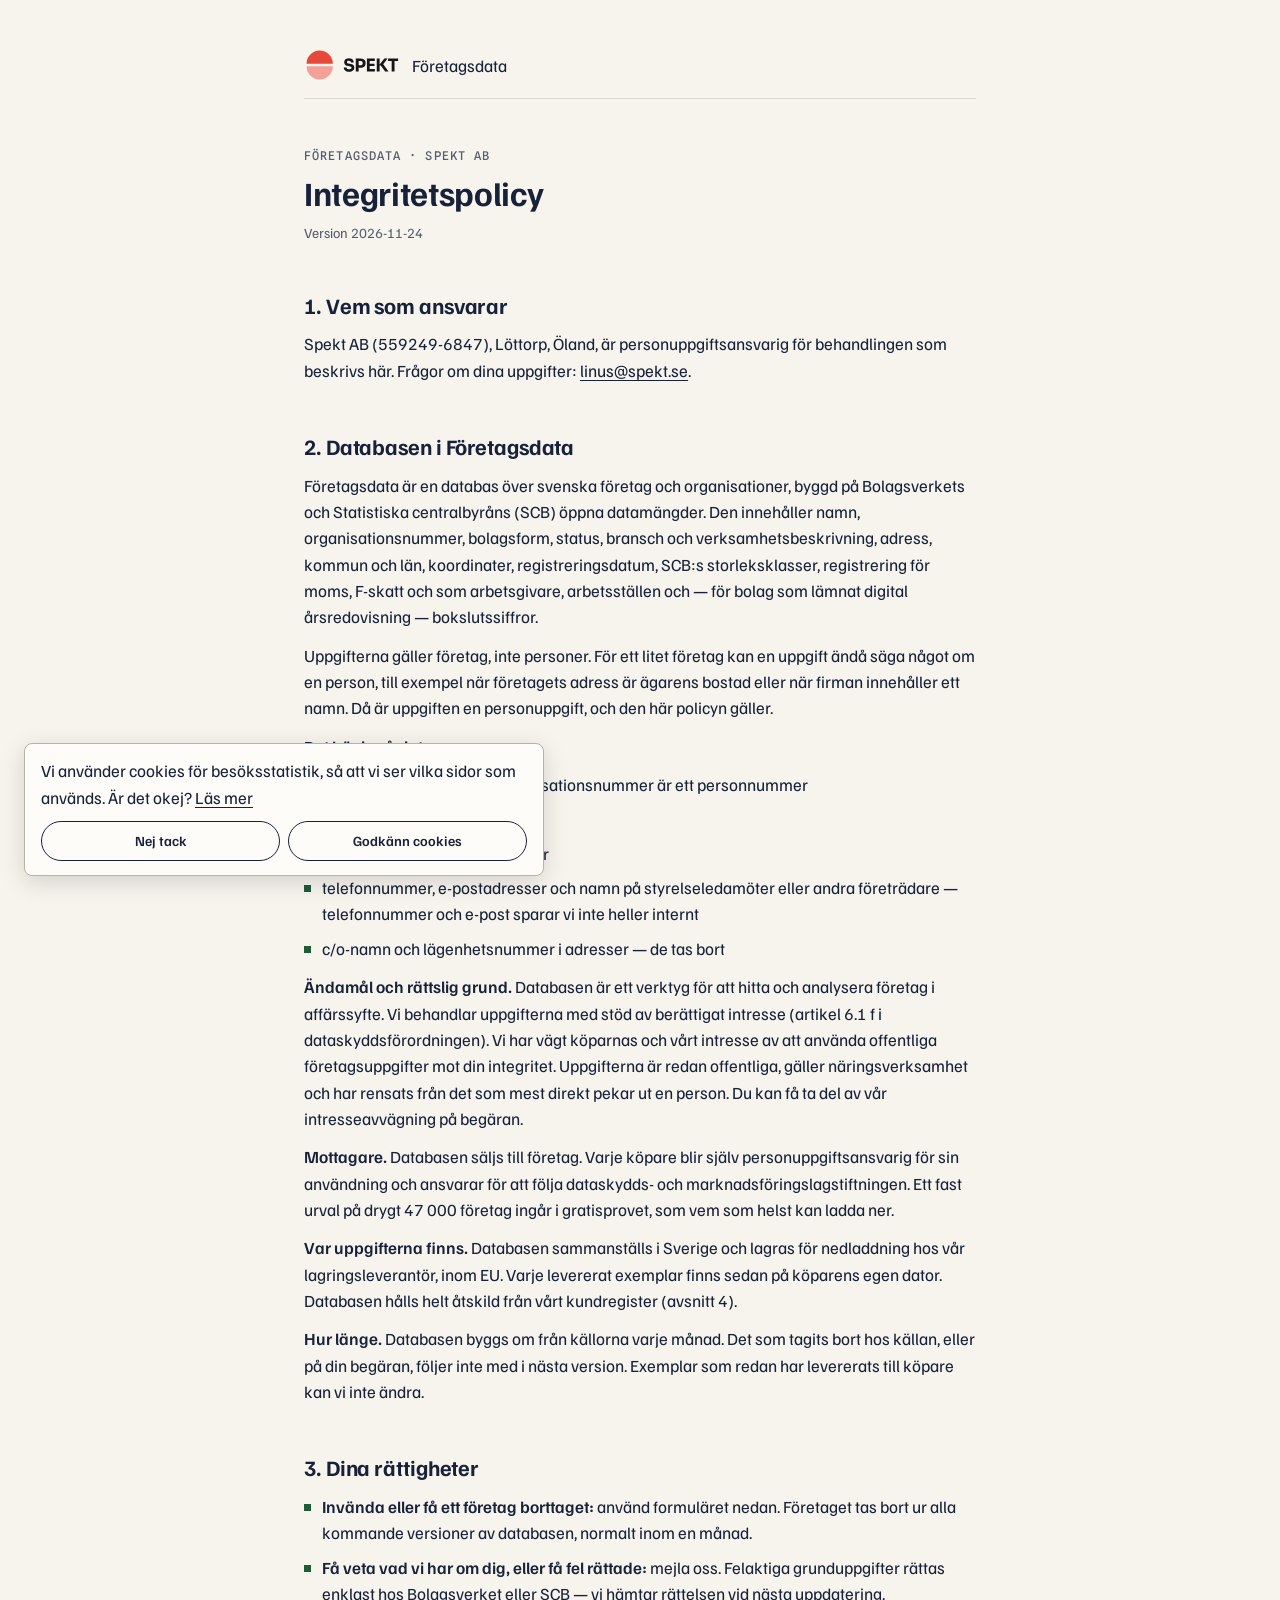
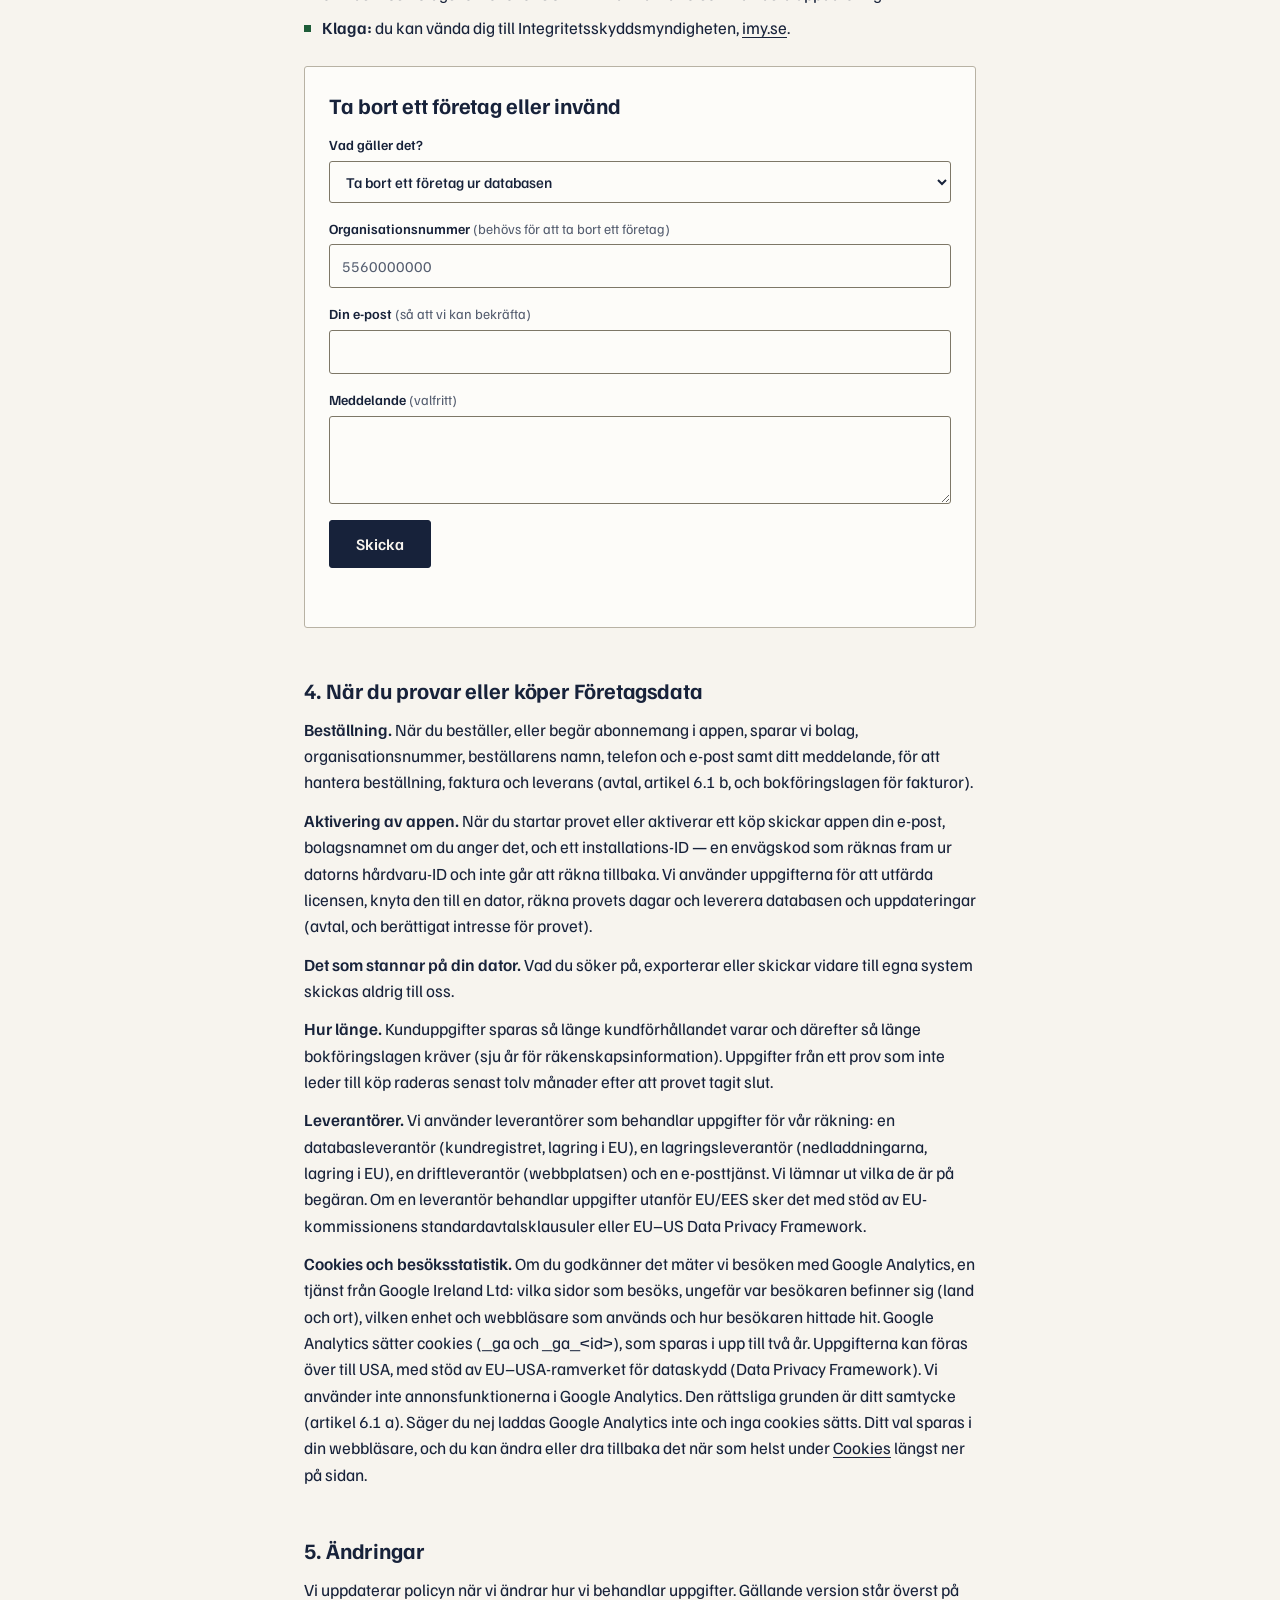
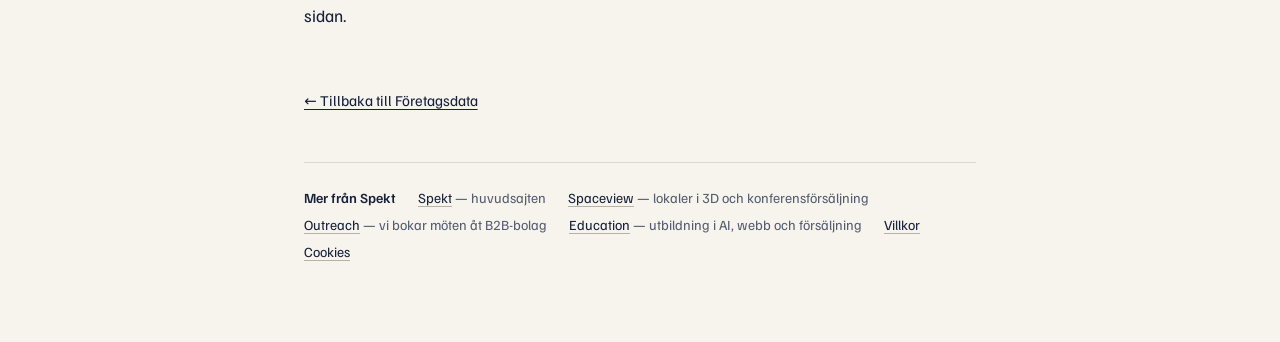
==== commit 7dc68282: "Cookies i stället för Google Analytics i rutan och sidfoten (Linus 2026-11-24) Linus 2026-11-24: "är" ====
--- a/integritet.html
+++ b/integritet.html
@@ -144,14 +144,14 @@
   lagring i EU), en driftleverantör (webbplatsen) och en e-posttjänst. Vi lämnar ut vilka de är
   på begäran. Om en leverantör behandlar uppgifter utanför EU/EES sker
   det med stöd av EU-kommissionens standardavtalsklausuler eller EU–US Data Privacy Framework.</p>
-  <p id="kakor"><b>Kakor och besöksstatistik.</b> Om du godkänner det mäter vi besöken med Google Analytics,
+  <p id="kakor"><b>Cookies och besöksstatistik.</b> Om du godkänner det mäter vi besöken med Google Analytics,
   en tjänst från Google Ireland Ltd: vilka sidor som besöks, ungefär var besökaren befinner sig (land och ort),
-  vilken enhet och webbläsare som används och hur besökaren hittade hit. Google Analytics sätter kakorna _ga och
-  _ga_&lt;id&gt;, som sparas i upp till två år. Uppgifterna kan föras över till USA, med stöd av EU–USA-ramverket
+  vilken enhet och webbläsare som används och hur besökaren hittade hit. Google Analytics sätter cookies (_ga och
+  _ga_&lt;id&gt;), som sparas i upp till två år. Uppgifterna kan föras över till USA, med stöd av EU–USA-ramverket
   för dataskydd (Data Privacy Framework). Vi använder inte annonsfunktionerna i Google Analytics. Den rättsliga
-  grunden är ditt samtycke (artikel 6.1 a). Säger du nej laddas Google Analytics inte och inga kakor sätts. Ditt val
+  grunden är ditt samtycke (artikel 6.1 a). Säger du nej laddas Google Analytics inte och inga cookies sätts. Ditt val
   sparas i din webbläsare, och du kan ändra eller dra tillbaka det när som helst under
-  <a href="#kakor" data-samtycke>Kakor och statistik</a> längst ner på sidan.</p>
+  <a href="#kakor" data-samtycke>Cookies</a> längst ner på sidan.</p>
 
   <h2>5. Ändringar</h2>
   <p>Vi uppdaterar policyn när vi ändrar hur vi behandlar uppgifter. Gällande version står
@@ -166,7 +166,7 @@
     <span><a href="https://outreach.spekt.se">Outreach</a> — vi bokar möten åt B2B-bolag</span>
     <span><a href="https://education.spekt.se">Education</a> — utbildning i AI, webb och försäljning</span>
     <span><a href="/villkor.html">Villkor</a></span>
-    <span><a href="/integritet.html#kakor" data-samtycke>Kakor och statistik</a></span>
+    <span><a href="/integritet.html#kakor" data-samtycke>Cookies</a></span>
   </footer>
 </div>
 <script>
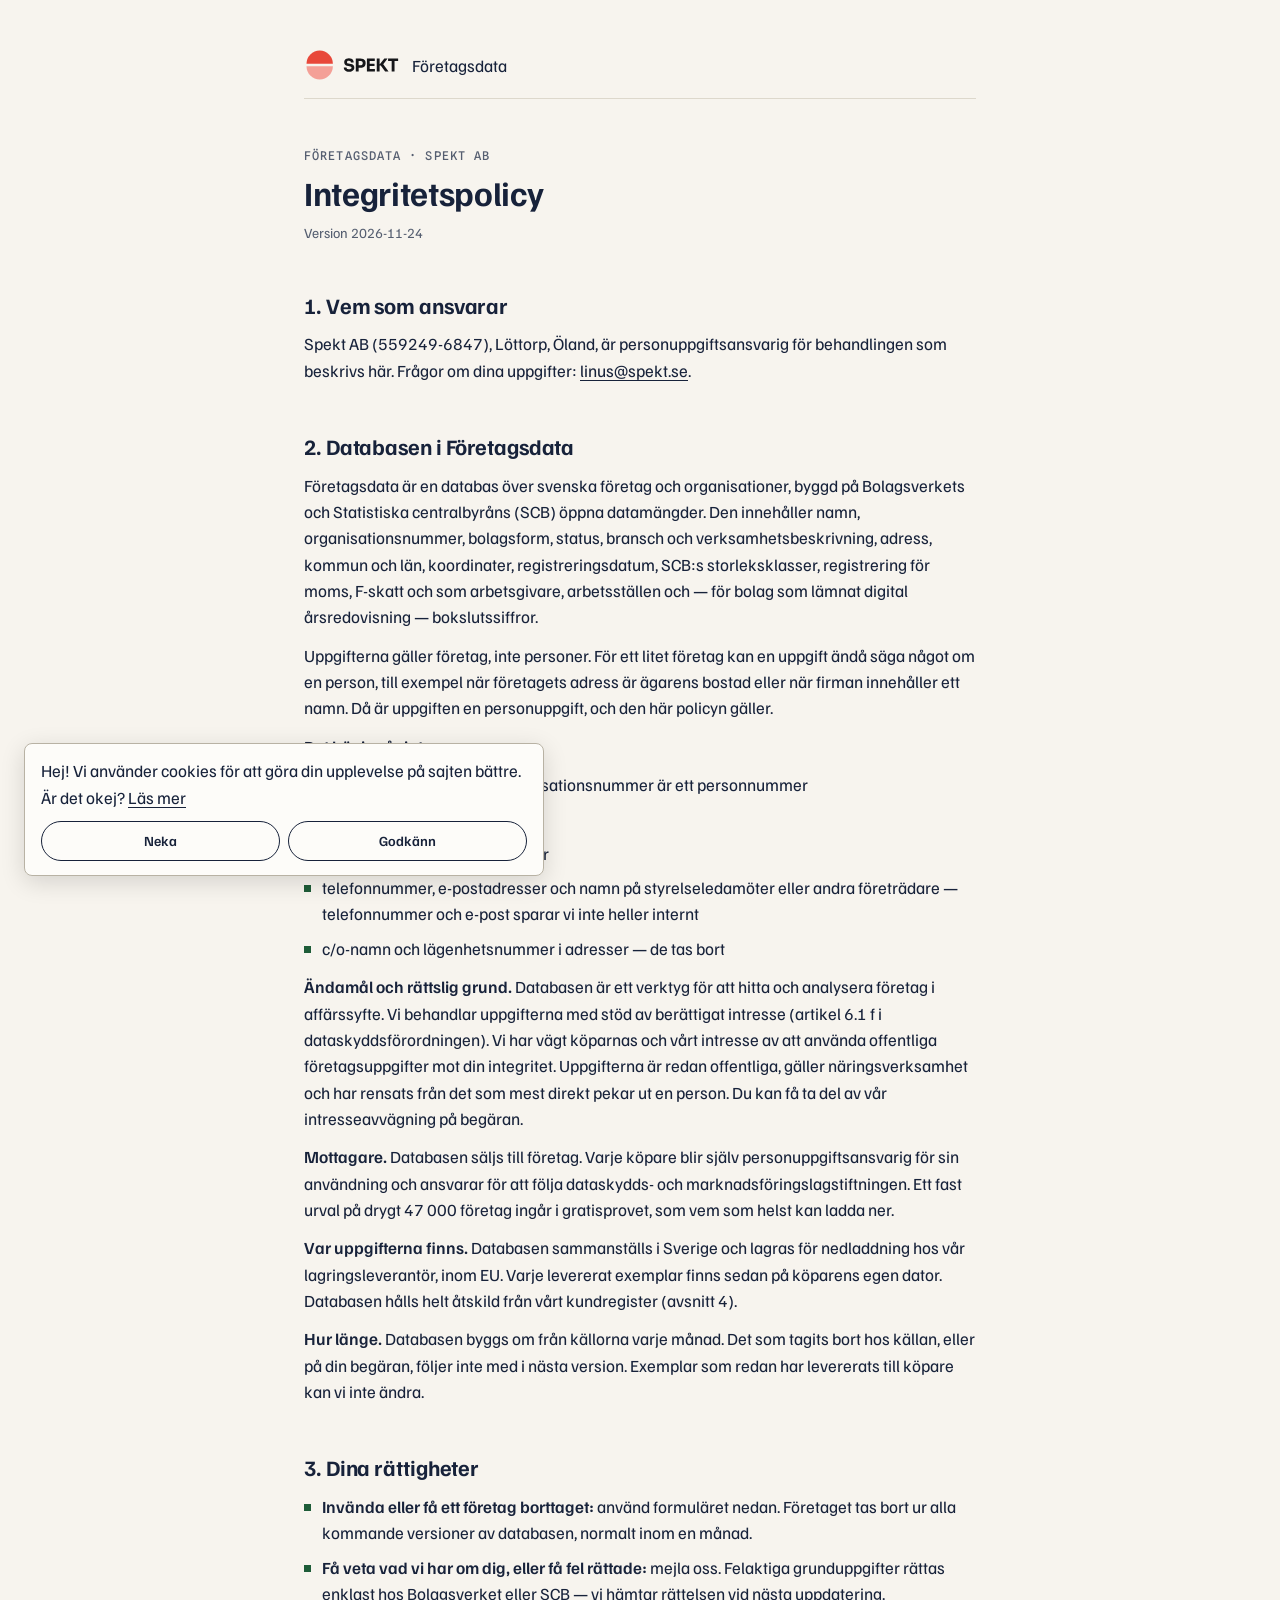
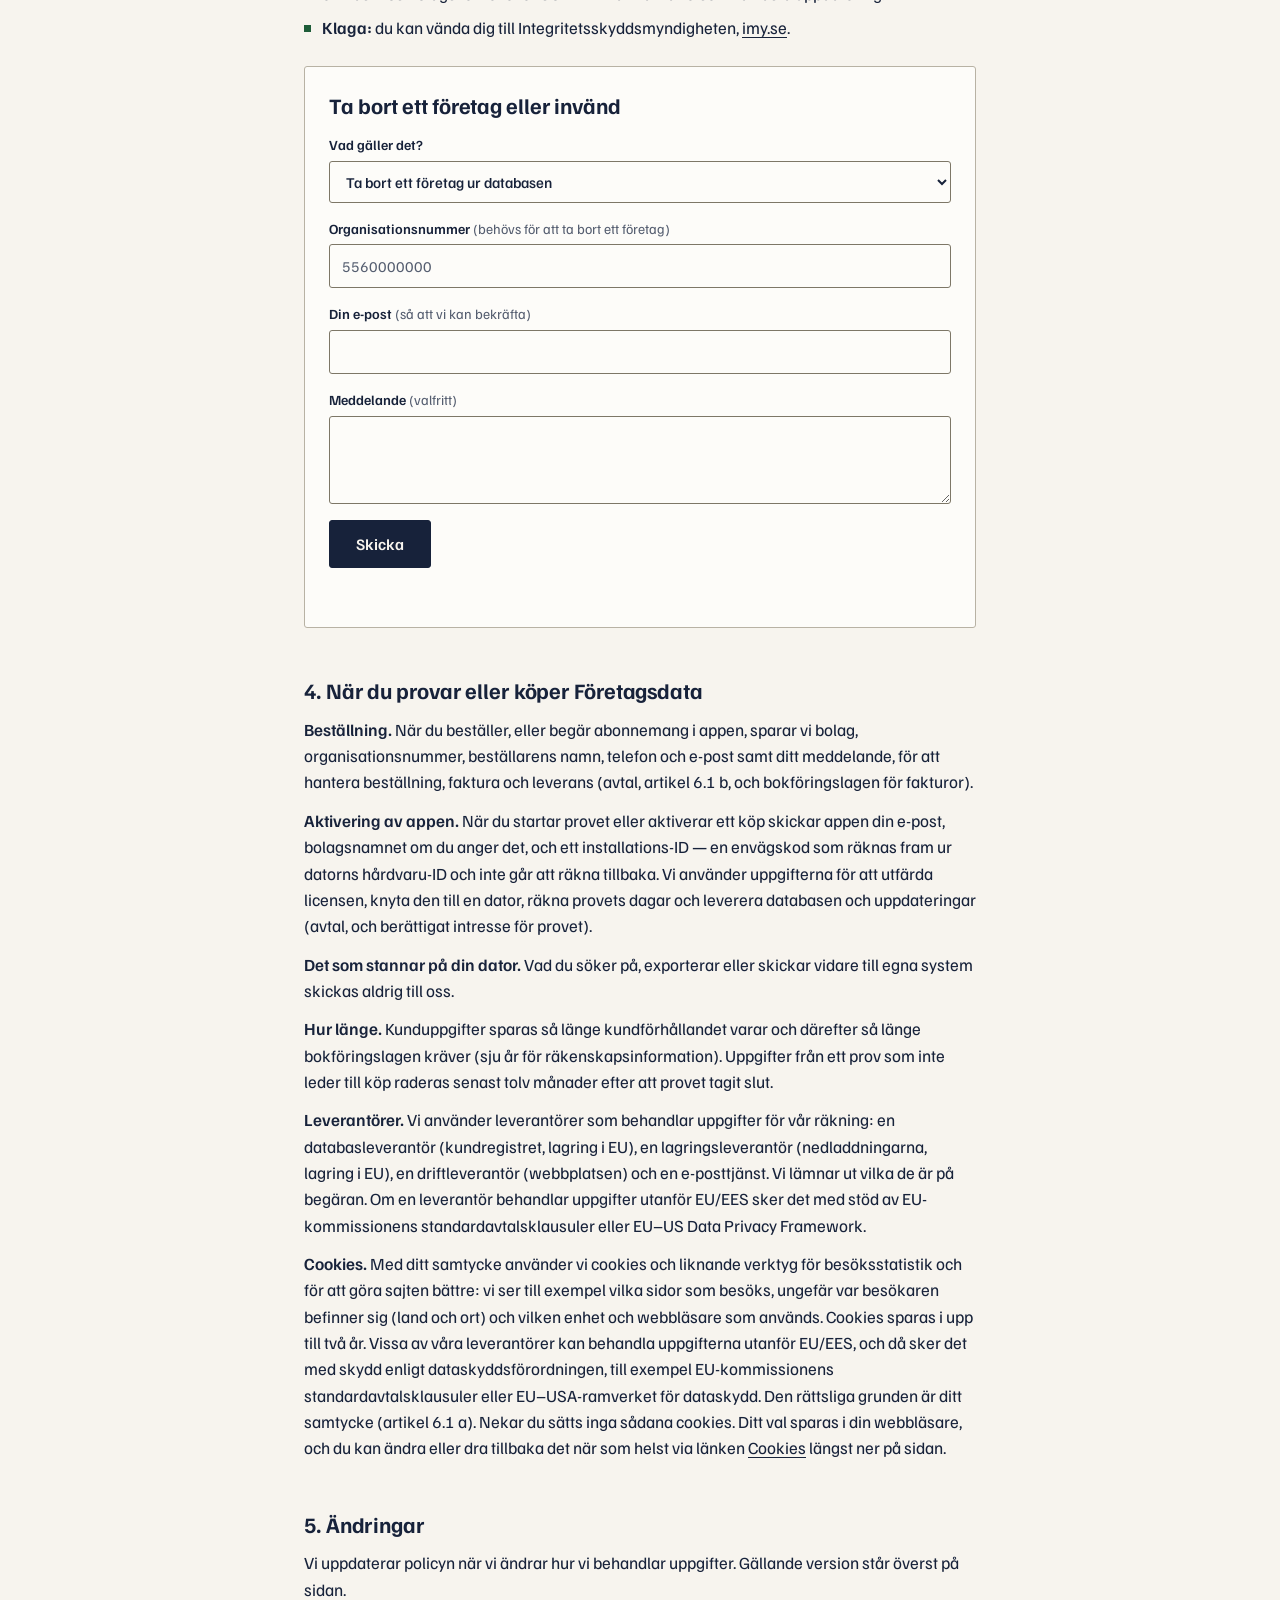
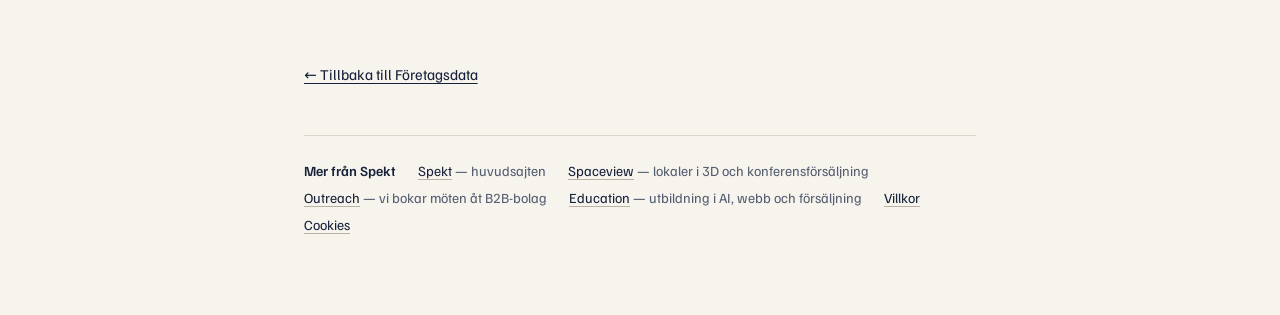
==== commit 1392de7b: "Vänligare cookieruta utan verktygsnamn (Linus 2026-11-24) Linus 2026-11-24: en kortare och vänligare" ====
--- a/integritet.html
+++ b/integritet.html
@@ -144,14 +144,13 @@
   lagring i EU), en driftleverantör (webbplatsen) och en e-posttjänst. Vi lämnar ut vilka de är
   på begäran. Om en leverantör behandlar uppgifter utanför EU/EES sker
   det med stöd av EU-kommissionens standardavtalsklausuler eller EU–US Data Privacy Framework.</p>
-  <p id="kakor"><b>Cookies och besöksstatistik.</b> Om du godkänner det mäter vi besöken med Google Analytics,
-  en tjänst från Google Ireland Ltd: vilka sidor som besöks, ungefär var besökaren befinner sig (land och ort),
-  vilken enhet och webbläsare som används och hur besökaren hittade hit. Google Analytics sätter cookies (_ga och
-  _ga_&lt;id&gt;), som sparas i upp till två år. Uppgifterna kan föras över till USA, med stöd av EU–USA-ramverket
-  för dataskydd (Data Privacy Framework). Vi använder inte annonsfunktionerna i Google Analytics. Den rättsliga
-  grunden är ditt samtycke (artikel 6.1 a). Säger du nej laddas Google Analytics inte och inga cookies sätts. Ditt val
-  sparas i din webbläsare, och du kan ändra eller dra tillbaka det när som helst under
-  <a href="#kakor" data-samtycke>Cookies</a> längst ner på sidan.</p>
+  <p id="kakor"><b>Cookies.</b> Med ditt samtycke använder vi cookies och liknande verktyg för besöksstatistik och
+  för att göra sajten bättre: vi ser till exempel vilka sidor som besöks, ungefär var besökaren befinner sig (land och
+  ort) och vilken enhet och webbläsare som används. Cookies sparas i upp till två år. Vissa av våra leverantörer kan
+  behandla uppgifterna utanför EU/EES, och då sker det med skydd enligt dataskyddsförordningen, till exempel
+  EU-kommissionens standardavtalsklausuler eller EU–USA-ramverket för dataskydd. Den rättsliga grunden är ditt
+  samtycke (artikel 6.1 a). Nekar du sätts inga sådana cookies. Ditt val sparas i din webbläsare, och du kan ändra
+  eller dra tillbaka det när som helst via länken <a href="#kakor" data-samtycke>Cookies</a> längst ner på sidan.</p>
 
   <h2>5. Ändringar</h2>
   <p>Vi uppdaterar policyn när vi ändrar hur vi behandlar uppgifter. Gällande version står
